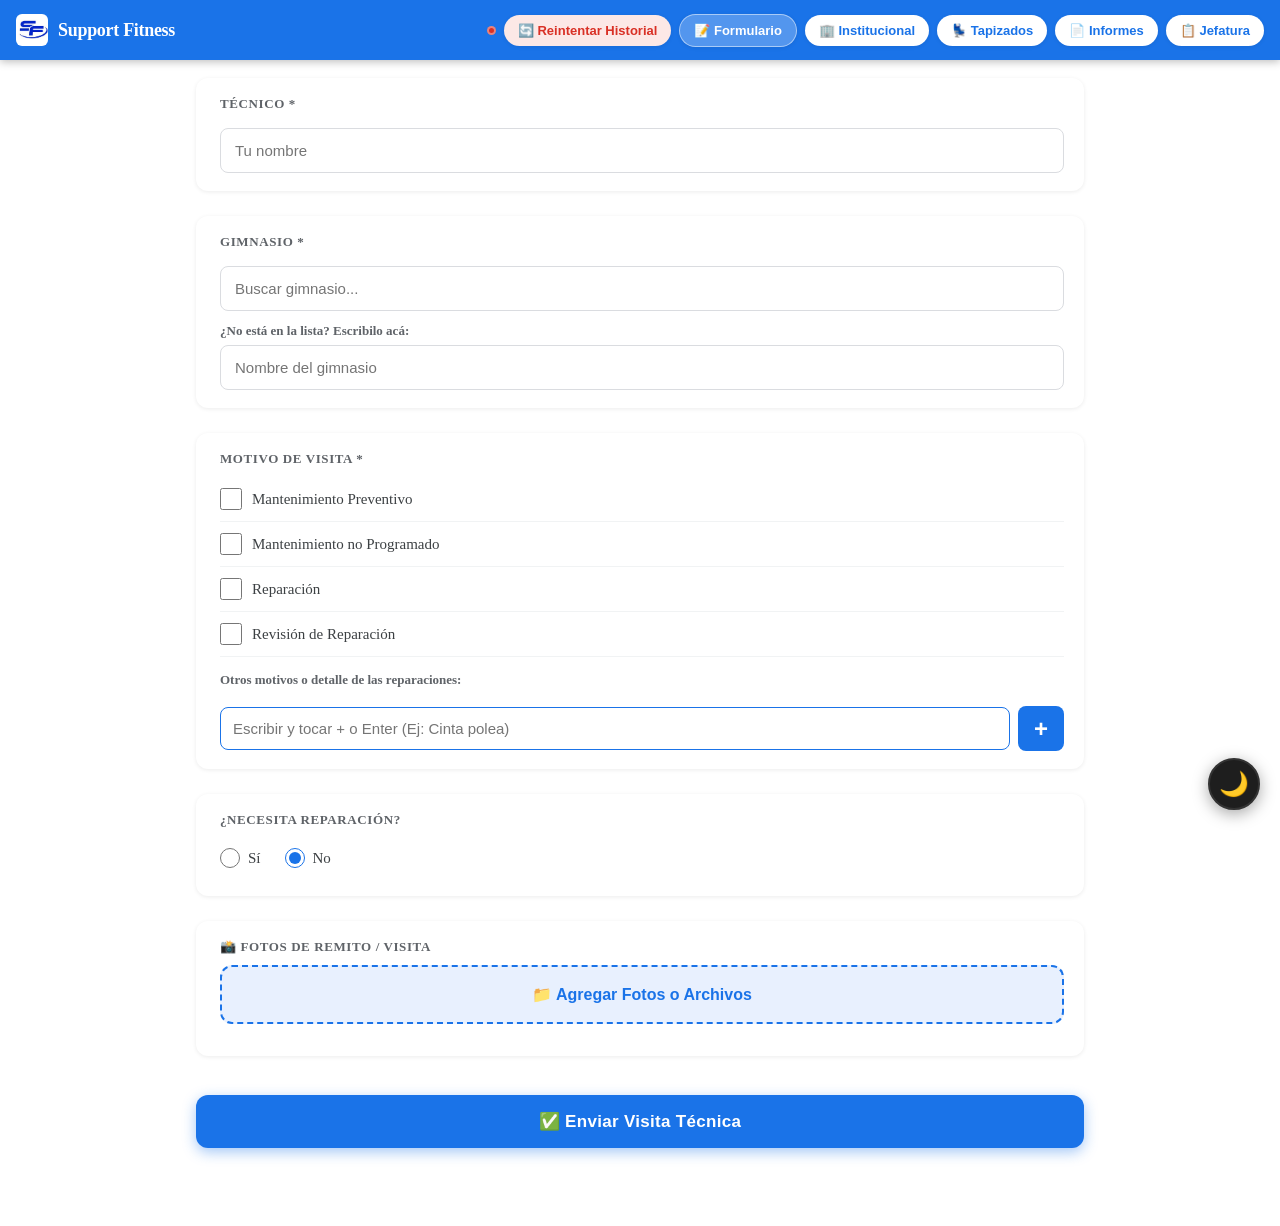
==== index.html @ acd17088 "Primera carga de archivos" ====
<!DOCTYPE html>
<html lang="es">
<head>
    <meta charset="UTF-8">
    <meta name="viewport" content="width=device-width, initial-scale=1.0, viewport-fit=cover">
    <meta name="theme-color" content="#1a73e8">
    <meta name="mobile-web-app-capable" content="yes">
    <meta name="apple-mobile-web-app-capable" content="yes">
    <meta name="apple-mobile-web-app-status-bar-style" content="default">
    <title>Visitas Técnicas - Support Fitness</title>
    <link rel="icon" href="assets/logo.jpeg">
    <link rel="stylesheet" href="style.css">
    <script src="nav.js"></script>
    <script src="app.js" defer></script>
</head>
<body>

    <!-- ===== FORMULARIO TÉCNICOS prueba ===== -->
    <main class="layout-principal vista" id="vista-formulario">
        <div class="container">

            <button id="btn-historial-movil" class="btn-submit"
                    style="display:none; margin-top:0; margin-bottom:20px; background:#e8f0fe; color:#1a73e8;" disabled>
                ⏳ Cargando historial...
            </button>

            <form id="visitaForm" onsubmit="return false;">

                <div class="card" id="card-tecnico" style="margin-bottom:25px;">
                    <h3>Técnico *</h3>
                    <input type="text" id="tecnico" placeholder="Tu nombre" required autocomplete="name">
                </div>

                <div class="card" id="card-gimnasio" style="margin-bottom:25px;">
                    <h3>Gimnasio *</h3>
                    <div class="buscador-container">
                        <div id="ghost"></div>
                        <input type="text" id="buscador" placeholder="Buscar gimnasio..."
                               oninput="filtrar()" onfocus="filtrar()" autocomplete="off" inputmode="search">
                    </div>
                    <div id="lista"></div>
                    <label style="display:block; margin-top:12px; font-size:13px; color:#5f6368; font-weight:600;">
                        ¿No está en la lista? Escribilo acá:
                    </label>
                    <input type="text" id="otroGimnasio" placeholder="Nombre del gimnasio">
                </div>

                <div class="card" id="card-motivo" style="margin-bottom:25px;">
                    <h3>Motivo de Visita *</h3>
                    <label class="motivo-label">
                        <input type="checkbox" value="Preventivo" class="motivo"> Mantenimiento Preventivo
                    </label>
                    <label class="motivo-label">
                        <input type="checkbox" value="No Programado" class="motivo"> Mantenimiento no Programado
                    </label>
                    <label class="motivo-label">
                        <input type="checkbox" value="Reparación" class="motivo"> Reparación
                    </label>
                    <label class="motivo-label">
                        <input type="checkbox" value="Revisión de Reparación" class="motivo"> Revisión de Reparación
                    </label>
                    <label style="display:block; margin-top:15px; font-size:13px; color:#5f6368; font-weight:600;">
                        Otros motivos o detalle de las reparaciones:
                    </label>
                    <div id="contenedor-otros-motivos"
                         style="display:flex; flex-direction:column; gap:8px; margin-bottom:10px; margin-top:8px;"></div>
                    <div style="display:flex; gap:8px; align-items:center;">
                        <input type="text" id="input-otro-motivo" placeholder="Escribir y tocar + o Enter (Ej: Cinta polea)"
                               style="flex:1; margin-top:0; padding:12px; border:1.5px solid #1a73e8; border-radius:8px;"
                               onkeydown="if(event.key==='Enter'){event.preventDefault();agregarOtroMotivo();}">
                        <button type="button" onclick="agregarOtroMotivo()"
                                style="background:#1a73e8; color:white; border:none; border-radius:8px;
                                       padding:0 16px; height:45px; font-weight:bold; font-size:24px; cursor:pointer;">+</button>
                    </div>
                    <input type="hidden" id="otroMotivo" value="">
                </div>

                <div class="card">
                    <h3>¿Necesita reparación?</h3>
                    <label class="reparacion-label">
                        <input type="radio" name="reparacion" value="Si"> Sí
                    </label>
                    <label class="reparacion-label">
                        <input type="radio" name="reparacion" value="No" checked> No
                    </label>
                    <div id="box-tapizado" style="display:none; margin-top:14px; padding-top:14px; border-top:1px dashed #dadce0;">
                        <h3 style="color:#1a73e8;">¿Necesita tapizado?</h3>
                        <label class="reparacion-label">
                            <input type="radio" name="tapizado" value="Si"> Sí
                        </label>
                        <label class="reparacion-label">
                            <input type="radio" name="tapizado" value="No" checked> No
                        </label>
                    </div>
                </div>

                <div class="card" id="card-archivo">
                    <h3>📸 Fotos de Remito / Visita</h3>
                    <input type="file" id="archivo-oculto" multiple accept="image/*,.pdf" style="display:none;">
                    <button type="button" class="btn-archivo"
                            onclick="document.getElementById('archivo-oculto').click()">
                        📁 Agregar Fotos o Archivos
                    </button>
                    <div id="lista-archivos" style="margin-top:14px;"></div>
                </div>

                <button type="button" id="btnEnviar" class="btn-submit" onclick="validarYEnviar()">
                    ✅ Enviar Visita Técnica
                </button>

            </form>
            <div id="status" class="status"></div>
        </div>
    </main>

    <!-- ===== MODAL HISTORIAL ANUAL ===== -->
    <div id="modalRegistro" class="modal-overlay">
        <div class="modal-content">
            <div class="modal-header">
                <button class="cal-nav-btn" id="btn-prev" onclick="cambiarAño(-1)">◀</button>
                <h2 id="modal-titulo" style="margin:0; font-size:20px; color:#1a73e8;">PERIODO</h2>
                <button class="cal-nav-btn" id="btn-next" onclick="cambiarAño(1)">▶</button>
                <span class="close-btn" onclick="cerrarRegistro()"
                      style="position:relative; top:0; right:0; margin-left:auto;">&times;</span>
            </div>
            <div id="contenido-registro"></div>
        </div>
    </div>

    <!-- ===== MODALES GENÉRICOS ===== -->
    <div id="modalActualizacion" class="modal-sistema">
        <div class="modal-sistema-box">
            <div class="modal-sistema-titulo" style="color:#1a73e8;">💡 Actualización Disponible</div>
            <div class="modal-sistema-msg">Hay una nueva versión con mejoras. ¿Querés descargarla ahora?</div>
            <div class="modal-sistema-btns">
                <button onclick="document.getElementById('modalActualizacion').style.display='none'"
                        class="btn-modal-secundario">Cancelar</button>
                <a id="linkDescargaApk" href="#" class="btn-modal-primario">⬇️ Actualizar</a>
            </div>
        </div>
    </div>

    <div id="modalConfirmacion" class="modal-sistema">
        <div class="modal-sistema-box">
            <div class="modal-sistema-titulo" style="color:#d93025;">⚠️ Confirmación</div>
            <div class="modal-sistema-msg" id="msg-confirmacion"></div>
            <div class="modal-sistema-btns">
                <button onclick="cerrarConfirmacion(false)" class="btn-modal-secundario">Cancelar</button>
                <button onclick="cerrarConfirmacion(true)" class="btn-modal-peligro">¡Sí, seguro!</button>
            </div>
        </div>
    </div>

    <div id="modalAlerta" class="modal-sistema">
        <div class="modal-sistema-box">
            <div class="modal-sistema-titulo" style="color:#1a73e8;">ℹ️ Aviso</div>
            <div class="modal-sistema-msg" id="msg-alerta"></div>
            <div class="modal-sistema-btns">
                <button onclick="document.getElementById('modalAlerta').style.display='none'"
                        class="btn-modal-primario">Entendido</button>
            </div>
        </div>
    </div>

    <button class="btn-flotante-dark" id="btn-dark-mode" onclick="NavBar.toggleDarkMode()" title="Modo Oscuro">🌙</button>

    <script>
        // Indicador online/offline
        function actualizarDotConexion() {
            const dot = document.getElementById('nav-dot');
            if (dot) dot.classList.toggle('offline', !navigator.onLine);
        }
        window.addEventListener('online',  actualizarDotConexion);
        window.addEventListener('offline', actualizarDotConexion);
        actualizarDotConexion();

        // Badge de visitas pendientes de sincronizar
        function actualizarBadgePendientes(cantidad) {
            const badge = document.getElementById('badge-pendientes');
            if (!badge) return;
            if (cantidad > 0) { badge.textContent = cantidad + ' pendiente(s)'; badge.classList.add('visible'); }
            else { badge.classList.remove('visible'); }
        }

        // Auto-guardado del borrador del formulario
        let autoSaveTimer;
        function iniciarAutoSave() {
            clearTimeout(autoSaveTimer);
            autoSaveTimer = setTimeout(() => {
                const t = document.getElementById('tecnico')?.value;
                const g = document.getElementById('otroGimnasio')?.value;
                const m = document.getElementById('otroMotivo')?.value;
                if (t || g || m) {
                    localStorage.setItem('borrador_visita', JSON.stringify({ tecnico: t, otroGim: g, otroMotivo: m }));
                }
            }, 2000);
        }

        document.addEventListener('DOMContentLoaded', () => {
            // Restaurar borrador si existe
            try {
                const b = JSON.parse(localStorage.getItem('borrador_visita') || 'null');
                if (b) {
                    if (b.tecnico   && !document.getElementById('tecnico').value)
                        document.getElementById('tecnico').value = b.tecnico;
                    if (b.otroGim)   document.getElementById('otroGimnasio').value = b.otroGim;
                    if (b.otroMotivo) document.getElementById('otroMotivo').value  = b.otroMotivo;
                }
            } catch(e) {}
            ['tecnico','otroGimnasio','otroMotivo'].forEach(id => {
                document.getElementById(id)?.addEventListener('input', iniciarAutoSave);
            });
        });
    </script>
</body>
</html>
---- style.css ----
@import url('https://fonts.googleapis.com/css2?family=Nunito:wght@400;600;700;800&display=swap');

/* ============================================================
   ANIMACIONES GLOBALES
   ============================================================ */
@keyframes fadeUp {
    from { opacity: 0; transform: translateY(14px); }
    to   { opacity: 1; transform: translateY(0); }
}
@keyframes fadeIn {
    from { opacity: 0; }
    to   { opacity: 1; }
}
@keyframes slideDown {
    from { opacity: 0; transform: translateY(-10px); }
    to   { opacity: 1; transform: translateY(0); }
}
@keyframes scaleIn {
    from { opacity: 0; transform: scale(0.94); }
    to   { opacity: 1; transform: scale(1); }
}
@keyframes glowPulse {
    0%, 100% { box-shadow: 0 0 0 0 rgba(26,115,232,0.2); }
    50%       { box-shadow: 0 0 0 8px rgba(26,115,232,0); }
}
@keyframes shimmer {
    0%   { background-position: -200% 0; }
    100% { background-position: 200% 0; }
}

:root {
    --azul:       #1a73e8;
    --azul-dark:  #1155cc;
    --azul-light: #e8f0fe;
    --verde:      #0f9d58;
    --verde-dark: #0b7a42;
    --verde-light:#e6f4ea;
    --rojo:       #d93025;
    --rojo-light: #fce8e6;
    --amarillo:   #f9ab00;
    --gris-fondo: #f0f2f5;
    --gris-borde: #dadce0;
    --gris-texto: #3c4043;
    --gris-sub:   #5f6368;
    --blanco:     #ffffff;
    --sombra-s:   0 1px 4px rgba(0,0,0,0.08);
    --sombra-m:   0 2px 10px rgba(0,0,0,0.1);
    --sombra-l:   0 4px 20px rgba(0,0,0,0.15);
    --radio-s:    8px;
    --radio-m:    12px;
    --radio-l:    20px;
    --nav-h:      60px;
    --bottom-nav-h: 68px; /* espacio para barra inferior en mobile */
    --transition: 0.2s cubic-bezier(0.4, 0, 0.2, 1);
}

*, *::before, *::after { box-sizing: border-box; margin: 0; padding: 0; }
html { scroll-behavior: smooth; -webkit-tap-highlight-color: transparent; overflow-x: hidden; }
.top-nav {
    position: sticky;
    top: 0;
    z-index: 200;
    width: 100%;
    height: var(--nav-h);
    background: var(--azul);
    display: flex;
    align-items: center;
    justify-content: space-between;
    padding: 0 16px;
    box-shadow: 0 2px 8px rgba(0,0,0,0.25);
    gap: 10px;
}

.nav-logo {
    font-size: 17px;
    font-weight: 800;
    color: white;
    letter-spacing: -0.3px;
    white-space: nowrap;
    flex-shrink: 0;
}

.nav-derecha {
    display: flex;
    align-items: center;
    gap: 8px;
    margin-left: auto;
}

/* Indicador online/offline */
.nav-status-dot {
    width: 9px;
    height: 9px;
    border-radius: 50%;
    background: #4caf50;
    border: 2px solid rgba(255,255,255,0.4);
    flex-shrink: 0;
    transition: background var(--transition);
}
.nav-status-dot.offline { background: var(--rojo) !important; animation: parpadeo 1.5s infinite; }

/* Badge de pendientes */
.pendientes-badge {
    display: none;
    background: var(--amarillo);
    color: #000;
    font-size: 11px;
    font-weight: 800;
    padding: 2px 7px;
    border-radius: 20px;
    animation: pulse 2s infinite;
}
.pendientes-badge.visible { display: inline; }
@keyframes pulse { 0%,100%{transform:scale(1)} 50%{transform:scale(1.07)} }

.btn-volver {
    background: rgba(255,255,255,0.15);
    color: white;
    border: 1px solid rgba(255,255,255,0.4);
    padding: 8px 14px;
    border-radius: var(--radio-l);
    font-weight: 700;
    font-size: 13px;
    cursor: pointer;
    display: none;
    align-items: center;
    gap: 5px;
    transition: background var(--transition);
    white-space: nowrap;
}
.btn-volver:active { background: rgba(255,255,255,0.3); }

.btn-jefe {
    background: white;
    color: var(--azul);
    border: none;
    padding: 8px 14px;
    border-radius: var(--radio-l);
    font-weight: 700;
    font-size: 13px;
    cursor: pointer;
    display: flex;
    align-items: center;
    gap: 5px;
    box-shadow: var(--sombra-s);
    transition: transform var(--transition), box-shadow var(--transition);
    white-space: nowrap;
}
.btn-jefe:active { transform: scale(0.95); box-shadow: none; }

/* ============================================================
   LAYOUT PRINCIPAL
   ============================================================ */
.layout-principal {
    display: flex;
    width: 100%;
    max-width: 920px;
    gap: 20px;
    align-items: flex-start;
    margin: 0 auto;
    padding: 18px 16px;
    padding-bottom: calc(var(--bottom-nav-h) + 10px);
}

.container {
    flex: 1;
    min-width: 0;
}

.panel-lateral {
    width: 155px;
    flex-shrink: 0;
    display: flex;
    flex-direction: column;
    gap: 10px;
}

#contenedor-meses { display: flex; flex-direction: column; gap: 8px; }

.btn-toggle-historial {
    display: none;
    background: white;
    color: var(--gris-texto);
    padding: 13px 16px;
    border: 1px solid var(--gris-borde);
    border-radius: var(--radio-m);
    font-weight: 700;
    font-size: 14px;
    cursor: pointer;
    width: 100%;
    text-align: center;
    box-shadow: var(--sombra-s);
    transition: background var(--transition);
}
.btn-toggle-historial:active { background: var(--gris-fondo); }

.btn-mes {
    background: white;
    color: var(--gris-sub);
    padding: 11px 14px;
    border: 1px solid var(--gris-borde);
    border-radius: var(--radio-m);
    font-weight: 700;
    font-size: 13px;
    cursor: pointer;
    box-shadow: var(--sombra-s);
    text-align: center;
    transition: all var(--transition);
    width: 100%;
    position: relative;
    overflow: hidden;
}
.btn-mes-actual {
    background: var(--verde);
    color: white;
    border-color: var(--verde);
    box-shadow: 0 2px 8px rgba(15,157,88,0.3);
}
.btn-mes:active { transform: scale(0.97); }

/* ============================================================
   CARDS DEL FORMULARIO
   ============================================================ */
.card {
    background: var(--blanco);
    padding: 18px 20px;
    margin-bottom: 25px;
    border-radius: var(--radio-m);
    box-shadow: var(--sombra-s);
    border-left: 4px solid transparent;
    transition: border-color var(--transition), box-shadow var(--transition), background var(--transition), transform var(--transition);
    animation: scaleIn 0.3s cubic-bezier(0.34, 1.4, 0.64, 1) both;
}
.card:hover {
    transform: translateY(-2px);
    box-shadow: var(--sombra-m);
}
.card:focus-within {
    border-left-color: var(--azul);
    box-shadow: var(--sombra-m);
}
.card#card-motivo { border-left-color: transparent; }
.card#card-archivo { border-left-color: transparent; }

h3 {
    font-size: 13px;
    font-weight: 800;
    color: var(--gris-sub);
    text-transform: uppercase;
    letter-spacing: 0.6px;
    margin-bottom: 10px;
}

/* ============================================================
   INPUTS
   ============================================================ */
input[type="text"],
input[type="number"],
input[type="password"],
#buscador {
    width: 100%;
    padding: 13px 14px;
    margin-top: 6px;
    border: 1.5px solid var(--gris-borde);
    border-radius: var(--radio-s);
    font-size: 15px;
    color: var(--gris-texto);
    background: var(--blanco);
    transition: border-color var(--transition), box-shadow var(--transition);
}
input[type="text"]:focus,
input[type="number"]:focus,
input[type="password"]:focus,
#buscador:focus {
    outline: none;
    border-color: var(--azul);
    box-shadow: 0 0 0 3px rgba(26,115,232,0.12);
}
.error-input {
    border: 2px solid var(--rojo) !important;
    background: var(--rojo-light);
    animation: shake 0.4s;
}
@keyframes shake {
    0%   { transform: translateX(0); }
    25%  { transform: translateX(-5px); }
    75%  { transform: translateX(5px); }
    100% { transform: translateX(0); }
}

/* --- Buscador con ghost --- */
.buscador-container { position: relative; }
#ghost {
    position: absolute;
    top: 0; left: 0;
    width: 100%;
    padding: 13px 14px;
    margin-top: 6px;
    border: 1.5px solid transparent;
    font-size: 15px;
    color: #bbb;
    pointer-events: none;
    white-space: nowrap;
    overflow: hidden;
    z-index: 0;
}
#buscador { background: transparent; position: relative; z-index: 1; }

#lista {
    max-height: 200px;
    overflow-y: auto;
    border: 1.5px solid var(--gris-borde);
    border-top: none;
    border-radius: 0 0 var(--radio-s) var(--radio-s);
    background: var(--blanco);
    display: none;
    position: absolute;
    width: calc(100% - 40px);
    z-index: 50;
    box-shadow: var(--sombra-m);
}
.gym-list-item {
    padding: 13px 15px;
    cursor: pointer;
    border-bottom: 1px solid #f1f3f4;
    font-size: 14px;
    color: var(--gris-texto);
    transition: background var(--transition);
}
.gym-list-item:hover, .gym-list-item:active { background: var(--azul-light); }
.gym-list-item:last-child { border-bottom: none; }

/* ============================================================
   CHECKBOXES Y RADIOS - TÁCTILES
   ============================================================ */
.motivo-label {
    display: flex;
    align-items: center;
    padding: 11px 0;
    font-size: 15px;
    color: var(--gris-texto);
    cursor: pointer;
    border-bottom: 1px solid #f1f3f4;
    gap: 10px;
}
.motivo-label:last-of-type { border-bottom: none; }

.reparacion-label {
    display: inline-flex;
    align-items: center;
    padding: 10px 20px 10px 0;
    font-size: 15px;
    color: var(--gris-texto);
    cursor: pointer;
    gap: 8px;
}

input[type="checkbox"] {
    width: 22px;
    height: 22px;
    accent-color: var(--azul);
    cursor: pointer;
    flex-shrink: 0;
    margin: 0;
}
input[type="radio"] {
    width: 20px;
    height: 20px;
    accent-color: var(--azul);
    cursor: pointer;
    margin: 0;
}

/* ============================================================
   ARCHIVOS / FOTOS
   ============================================================ */
.btn-archivo {
    width: 100%;
    background: var(--azul-light);
    color: var(--azul);
    border: 2px dashed var(--azul);
    padding: 18px;
    border-radius: var(--radio-m);
    font-weight: 700;
    font-size: 16px;
    cursor: pointer;
    transition: background var(--transition);
    display: flex;
    align-items: center;
    justify-content: center;
    gap: 8px;
}
.btn-archivo:active { background: #d2e3fc; }

.archivo-item {
    display: flex;
    justify-content: space-between;
    align-items: center;
    background: var(--gris-fondo);
    padding: 11px 14px;
    border-radius: var(--radio-s);
    font-size: 13px;
    border: 1px solid var(--gris-borde);
    margin-bottom: 8px;
}
.archivo-item-name {
    text-overflow: ellipsis;
    overflow: hidden;
    white-space: nowrap;
    max-width: 80%;
    color: var(--gris-texto);
    font-weight: 600;
    font-size: 13px;
}
.archivo-item-delete {
    color: var(--rojo);
    font-weight: 900;
    cursor: pointer;
    width: 28px;
    height: 28px;
    display: flex;
    justify-content: center;
    align-items: center;
    background: var(--rojo-light);
    border-radius: 50%;
    font-size: 14px;
    flex-shrink: 0;
}

/* ============================================================
   BOTÓN ENVIAR - STICKY EN MOBILE
   ============================================================ */
.btn-submit-wrapper {
    position: sticky;
    bottom: calc(var(--bottom-nav-h) + 10px);
    z-index: 50;
    pointer-events: none;
}

button.btn-submit {
    background: var(--azul);
    color: white;
    padding: 16px;
    border: none;
    border-radius: var(--radio-m);
    cursor: pointer;
    width: 100%;
    font-size: 17px;
    font-weight: 800;
    margin-top: 14px;
    box-shadow: 0 4px 14px rgba(26,115,232,0.4);
    transition: transform var(--transition), box-shadow var(--transition), background var(--transition);
    pointer-events: all;
    letter-spacing: 0.3px;
    position: relative;
    overflow: hidden;
}
button.btn-submit::after {
    content: '';
    position: absolute;
    inset: 0;
    background: linear-gradient(90deg, transparent 0%, rgba(255,255,255,0.15) 50%, transparent 100%);
    transform: translateX(-100%);
    transition: transform 0.5s ease;
}
button.btn-submit:hover::after { transform: translateX(100%); }
button.btn-submit:hover { box-shadow: 0 6px 20px rgba(26,115,232,0.5); transform: translateY(-1px); }
button.btn-submit:active { transform: scale(0.98) translateY(0); box-shadow: 0 2px 6px rgba(26,115,232,0.3); }
button.btn-submit:disabled { background: var(--gris-borde); color: #999; box-shadow: none; cursor: not-allowed; transform: none; }

/* ============================================================
   STATUS / ALERTAS INLINE
   ============================================================ */
.status {
    text-align: center;
    margin-top: 16px;
    font-weight: 700;
    font-size: 15px;
    padding: 13px 16px;
    border-radius: var(--radio-s);
    display: none;
    opacity: 0;
    transition: opacity 0.35s ease;
    line-height: 1.4;
}
.status.mostrar { display: block; opacity: 1; }
.status.cargando { color: var(--azul); background: var(--azul-light); border: 1px solid #aecbfa; }
.status.exito    { color: var(--verde-dark); background: var(--verde-light); border: 1px solid #a8d5b5; }
.status.error    { color: var(--rojo); background: var(--rojo-light); border: 1px solid #f28b82; }

/* ============================================================
   TAPIZADOS
   ============================================================ */
#vista-tapizados {
    display: none;
    width: 100%;
    max-width: 820px;
    margin: 0 auto;
    padding: 18px 16px;
    padding-bottom: calc(var(--bottom-nav-h) + 10px);
}

.select-moderno,
.select-moderno-verde {
    width: 100%;
    appearance: none;
    -webkit-appearance: none;
    background-color: var(--blanco);
    border-radius: var(--radio-s);
    padding: 14px 38px 14px 14px;
    font-size: 15px;
    font-weight: 700;
    box-shadow: var(--sombra-s);
    cursor: pointer;
    background-repeat: no-repeat;
    background-position: right 14px center;
    background-size: 14px auto;
    transition: all var(--transition);
    color: var(--azul);
    border: 2px solid var(--azul);
}
.select-moderno { background-image: url("data:image/svg+xml;charset=US-ASCII,%3Csvg xmlns%3D%22http%3A%2F%2Fwww.w3.org%2F2000%2Fsvg%22 width%3D%22292%22 height%3D%22292%22%3E%3Cpath fill%3D%22%231a73e8%22 d%3D%22M287 69.4a17.6 17.6 0 0 0-13-5.4H18.4c-5 0-9.3 1.8-12.9 5.4A17.6 17.6 0 0 0 0 82.2c0 5 1.8 9.3 5.4 12.9l128 127.9c3.6 3.6 7.8 5.4 12.8 5.4s9.2-1.8 12.8-5.4L287 95c3.5-3.5 5.4-7.8 5.4-12.8 0-5-1.9-9.2-5.5-12.8z%22%2F%3E%3C%2Fsvg%3E"); }
.select-moderno-verde { border-color: var(--verde); color: var(--verde-dark); background-image: url("data:image/svg+xml;charset=US-ASCII,%3Csvg xmlns%3D%22http%3A%2F%2Fwww.w3.org%2F2000%2Fsvg%22 width%3D%22292%22 height%3D%22292%22%3E%3Cpath fill%3D%22%23188038%22 d%3D%22M287 69.4a17.6 17.6 0 0 0-13-5.4H18.4c-5 0-9.3 1.8-12.9 5.4A17.6 17.6 0 0 0 0 82.2c0 5 1.8 9.3 5.4 12.9l128 127.9c3.6 3.6 7.8 5.4 12.8 5.4s9.2-1.8 12.8-5.4L287 95c3.5-3.5 5.4-7.8 5.4-12.8 0-5-1.9-9.2-5.5-12.8z%22%2F%3E%3C%2Fsvg%3E"); }
.select-moderno:focus, .select-moderno-verde:focus { outline: none; box-shadow: 0 0 0 3px rgba(26,115,232,0.15); }

.tapizado-item {
    display: flex;
    align-items: flex-start;
    background: var(--blanco);
    padding: 18px;
    border: 1px solid var(--gris-borde);
    border-radius: var(--radio-m);
    margin-bottom: 14px;
    box-shadow: var(--sombra-s);
    gap: 18px;
}
.foto-container { width: 150px; position: relative; flex-shrink: 0; }
.foto-preview {
    width: 100%;
    height: 115px;
    object-fit: cover;
    border-radius: var(--radio-s);
    border: 1px solid var(--gris-borde);
    background: var(--gris-fondo);
}
.unidad-badge {
    position: absolute;
    top: -8px; left: -8px;
    background: var(--gris-texto);
    color: white;
    padding: 4px 8px;
    font-size: 11px;
    font-weight: 800;
    border-radius: 12px;
}
.zoom-btn {
    position: absolute;
    top: 5px; right: 5px;
    background: rgba(255,255,255,0.92);
    border: none;
    padding: 5px 8px;
    border-radius: 6px;
    cursor: pointer;
    font-size: 14px;
    font-weight: 700;
    color: var(--gris-texto);
    box-shadow: var(--sombra-s);
}
.tap-input-box { flex: 1; display: flex; flex-direction: column; gap: 8px; min-width: 0; }
.inputs-grid { display: grid; grid-template-columns: 1fr 2fr; gap: 12px; align-items: end; }
.photo-total {
    background: var(--azul-light);
    padding: 8px 12px;
    border-radius: var(--radio-s);
    text-align: right;
    font-size: 15px;
    font-weight: 800;
    color: var(--azul);
}

.input-edit-precio {
    border: 1.5px solid var(--gris-borde);
    padding: 9px 12px;
    border-radius: var(--radio-s);
    font-weight: 700;
    font-size: 17px;
    width: 130px;
    text-align: right;
    color: var(--verde-dark);
}
.pres-actions { display: flex; gap: 10px; justify-content: flex-end; margin-top: 8px; flex-wrap: wrap; }
.btn-edit {
    background: var(--amarillo);
    color: #000;
    border: none;
    padding: 11px 18px;
    border-radius: var(--radio-s);
    cursor: pointer;
    font-weight: 700;
    font-size: 14px;
    transition: opacity var(--transition);
}
.btn-send {
    background: var(--verde);
    color: white;
    border: none;
    padding: 11px 18px;
    border-radius: var(--radio-s);
    cursor: pointer;
    font-weight: 700;
    font-size: 14px;
    transition: opacity var(--transition);
}
.btn-edit:hover, .btn-send:hover { opacity: 0.85; }
.btn-edit:active, .btn-send:active { transform: scale(0.97); }

/* ============================================================
   JEFATURA / KPI / CALENDARIO
   ============================================================ */
#vista-jefatura {
    display: none;
    width: 100%;
    max-width: 1200px;
    margin: 0 auto;
    padding: 18px 16px;
    padding-bottom: calc(var(--bottom-nav-h) + 10px);
}

.kpi-container {
    display: flex;
    gap: 12px;
    margin-bottom: 18px;
    flex-wrap: wrap;
    justify-content: center;
}
.kpi-card {
    background: var(--blanco);
    padding: 16px;
    border-radius: var(--radio-m);
    box-shadow: var(--sombra-s);
    flex: 1;
    min-width: 130px;
    text-align: center;
    border-top: 3px solid var(--azul);
}
.kpi-title {
    font-size: 10px;
    font-weight: 800;
    color: var(--gris-sub);
    text-transform: uppercase;
    letter-spacing: 0.8px;
    margin-bottom: 6px;
}
.kpi-value { font-size: 26px; color: var(--azul); font-weight: 800; }

.cal-header {
    display: flex;
    justify-content: space-between;
    align-items: center;
    background: var(--blanco);
    padding: 14px 18px;
    border-radius: var(--radio-m) var(--radio-m) 0 0;
    border-bottom: 2px solid var(--gris-fondo);
    box-shadow: var(--sombra-s);
}
.cal-nav-btn {
    background: var(--azul-light);
    border: none;
    font-size: 18px;
    color: var(--azul);
    cursor: pointer;
    padding: 8px 16px;
    border-radius: var(--radio-s);
    font-weight: 700;
    transition: background var(--transition);
}
.cal-nav-btn:active { background: #c5d9f9; }
.cal-title { font-size: 18px; color: var(--gris-texto); font-weight: 800; }

.calendario-wrapper {
    width: 100%;
    overflow-x: auto;
    background: var(--blanco);
    border-radius: 0 0 var(--radio-m) var(--radio-m);
    box-shadow: var(--sombra-s);
    -webkit-overflow-scrolling: touch;
}
.calendario-grid {
    display: grid;
    grid-template-columns: repeat(7, minmax(120px, 1fr));
    border-left: 1px solid #eee;
    border-top: 1px solid #eee;
    min-width: 750px;
}
.cal-dia-header {
    background: var(--azul);
    color: white;
    text-align: center;
    padding: 10px;
    font-weight: 800;
    font-size: 13px;
    border-right: 1px solid rgba(255,255,255,0.15);
    border-bottom: 1px solid #eee;
}
.cal-celda {
    min-height: 110px;
    padding: 8px;
    border-right: 1px solid #eee;
    border-bottom: 1px solid #eee;
    background: var(--blanco);
    display: flex;
    flex-direction: column;
    gap: 4px;
}
.cal-celda.empty { background: #fafafa; }
.cal-numero { font-weight: 700; font-size: 14px; color: #aaa; margin-bottom: 4px; }
.tec-badge {
    background: #eef1fb;
    border-left: 4px solid #3f51b5;
    padding: 5px 7px;
    border-radius: 4px;
    font-size: 11px;
    display: flex;
    flex-direction: column;
}
.tec-name { font-weight: 800; color: #3f51b5; font-size: 12px; }
.tec-details { color: var(--gris-sub); margin-top: 1px; font-size: 11px; }

/* ============================================================
   MODALES
   ============================================================ */
.modal-overlay {
    display: none;
    position: fixed;
    top: 0; left: 0;
    width: 100%; height: 100%;
    background: rgba(0,0,0,0.65);
    z-index: 2000;
    justify-content: center;
    align-items: center;
    opacity: 0;
    transition: opacity 0.25s ease;
    -webkit-backdrop-filter: blur(2px);
    backdrop-filter: blur(2px);
}
.modal-overlay.mostrar { display: flex; opacity: 1; }
.modal-content {
    background: var(--blanco);
    width: 95%;
    max-width: 500px;
    border-radius: var(--radio-l);
    padding: 28px 24px;
    position: relative;
    transform: scale(0.92) translateY(10px);
    transition: transform 0.25s cubic-bezier(0.34, 1.56, 0.64, 1);
    display: flex;
    flex-direction: column;
    text-align: center;
    max-height: 90vh;
    box-shadow: var(--sombra-l);
}
.modal-overlay.mostrar .modal-content { transform: scale(1) translateY(0); }

.close-btn {
    position: absolute;
    top: 14px; right: 18px;
    font-size: 28px;
    cursor: pointer;
    color: var(--gris-sub);
    font-weight: 700;
    line-height: 1;
    z-index: 10;
    transition: color var(--transition);
}
.close-btn:hover { color: var(--rojo); }

/* MODAL HISTORIAL ANUAL */
#modalRegistro .modal-content {
    max-width: 1020px;
    height: 90vh;
    text-align: left;
    padding: 18px 10px;
}
.modal-header {
    display: flex;
    justify-content: center;
    align-items: center;
    gap: 14px;
    margin-bottom: 14px;
    position: sticky;
    top: 0;
    background: var(--blanco);
    padding: 0 10px 12px;
    z-index: 25;
    border-bottom: 1px solid var(--gris-fondo);
}
#contenido-registro { flex: 1; overflow-y: auto; -webkit-overflow-scrolling: touch; padding: 0 5px; }

/* Tabla estilo Excel */
.zona-container { overflow-x: auto; margin-bottom: 28px; box-shadow: var(--sombra-s); background: var(--blanco); border-radius: var(--radio-s); }
.excel-table { width: max-content; min-width: 100%; border-collapse: separate; border-spacing: 0; font-family: 'Segoe UI', Arial, sans-serif; font-size: 12px; }
.excel-table th, .excel-table td { border-bottom: 1px solid #ddd; border-right: 1px solid #ddd; padding: 9px 5px; text-align: center; background: var(--blanco); }
.excel-table tr:first-child th { border-top: 1px solid #ddd; }
.excel-table th:first-child, .excel-table td:first-child { border-left: 1px solid #ddd; }
.excel-table th { font-weight: 700; text-transform: uppercase; }
.excel-header-row th { background: var(--blanco); color: #1155cc; font-size: 14px; border: 2px solid #ddd; }
.excel-subheader-row th { background: #f3f3f3; color: #000; }
.gym-number-cell { position: sticky; left: 0; z-index: 10; background: #f1f3f4 !important; width: 28px; font-weight: 700; outline: 1px solid #ccc; }
.gym-name-cell { position: sticky; left: 28px; z-index: 10; background: var(--blanco) !important; text-align: left !important; font-weight: 700; white-space: nowrap; max-width: 220px; overflow: hidden; text-overflow: ellipsis; outline: 1px solid #ccc; }
.excel-table thead th.gym-number-cell, .excel-table thead th.gym-name-cell { z-index: 20; background: #e8eaed !important; }
.cell-black { background: #3c4043 !important; color: #3c4043 !important; }
.cell-visit { background: #34a853 !important; color: white !important; font-weight: 700; }
.cell-b { background: #fce8d5 !important; color: #b45309 !important; font-weight: 700; }
.cell-t { background: #dbeafe !important; color: #1d4ed8 !important; font-weight: 700; }
body.dark-mode .cell-b { background: rgba(180,83,9,0.25) !important; color: #fcd34d !important; }
body.dark-mode .cell-t { background: rgba(29,78,216,0.25) !important; color: #93c5fd !important; }
body.dark-mode .cell-black { background: #111 !important; color: #111 !important; }
body.dark-mode .cell-visit { background: #166534 !important; color: #86efac !important; }
.zona-header-btn {
    display: none;
    width: 100%;
    background: var(--azul);
    color: white;
    padding: 14px 16px;
    font-size: 15px;
    font-weight: 700;
    text-align: left;
    border: none;
    border-radius: var(--radio-s);
    margin-bottom: 8px;
    cursor: pointer;
    box-shadow: var(--sombra-s);
}

/* ============================================================
   LUPA (zoom de fotos)
   ============================================================ */
.modal-lupa {
    display: none;
    position: fixed;
    top: 0; left: 0;
    width: 100%; height: 100%;
    background: rgba(0,0,0,0.88);
    z-index: 3000;
    justify-content: center;
    align-items: center;
}
.lupa-close {
    position: absolute;
    top: 18px; right: 20px;
    color: white;
    font-size: 38px;
    cursor: pointer;
    font-weight: 300;
    line-height: 1;
}
#imgLupa { max-width: 92%; max-height: 90vh; border-radius: var(--radio-s); box-shadow: var(--sombra-l); }

/* ============================================================
   BARRA DE NAVEGACIÓN INFERIOR (mobile-first)
   ============================================================ */
.bottom-nav {
    display: none; /* se activa en mobile */
    position: fixed;
    bottom: 0; left: 0; right: 0;
    height: var(--bottom-nav-h);
    background: var(--blanco);
    border-top: 1px solid var(--gris-borde);
    z-index: 300;
    box-shadow: 0 -2px 12px rgba(0,0,0,0.1);
    padding-bottom: env(safe-area-inset-bottom, 0px);
}
.bottom-nav-inner {
    display: flex;
    height: 100%;
    align-items: center;
    justify-content: space-evenly; /* Distribuye el espacio sobrante equitativamente */
    gap: 35px; /* Fuerza una separación mínima entre iconos */
    padding: 0 15px;
}
.bottom-nav-btn {
    flex: 1;
    display: flex;
    flex-direction: column;
    align-items: center;
    justify-content: center;
    gap: 3px;
    background: none;
    border: none;
    cursor: pointer;
    font-size: 11px;
    font-weight: 700;
    color: var(--gris-sub);
    padding: 6px 0;
    transition: color var(--transition), background var(--transition);
    position: relative;
}
.bottom-nav-btn .bnav-icon { font-size: 22px; transition: transform var(--transition); }
.bottom-nav-btn.activo { color: var(--azul); }
.bottom-nav-btn.activo .bnav-icon { transform: scale(1.15); }
.bottom-nav-btn:active { background: var(--azul-light); }
.bnav-badge {
    position: absolute;
    top: 6px; right: calc(50% - 22px);
    background: var(--rojo);
    color: white;
    font-size: 9px;
    font-weight: 800;
    width: 16px;
    height: 16px;
    border-radius: 50%;
    display: none;
    align-items: center;
    justify-content: center;
    border: 2px solid white;
}
.bnav-badge.visible { display: flex; }

/* ============================================================
   TRANSICIONES DE VISTA
   ============================================================ */
.vista {
    animation: fadeUp 0.28s ease both;
}
@keyframes fadeUp {
    from { opacity: 0; transform: translateY(14px); }
    to   { opacity: 1; transform: translateY(0); }
}

/* ============================================================
   RESPONSIVO
   ============================================================ */
@media (max-width: 768px) {
    /* ⚡ CORRECCIÓN: EL MARGEN SUPERIOR PARA LA HORA SOLO EN CELULAR ⚡ */
    .top-nav {
        height: var(--nav-h);
        padding-top: 0;
    }
    #btn-historial-movil {
        display: block !important;
    }
    /* Mostrar bottom nav, ocultar botones del top nav */
    .bottom-nav { display: flex; }
    .btn-jefe { display: none !important; }
    .btn-volver { display: none !important; }
    .nav-logo { font-size: 15px; }

    /* Layout formulario */
    /* Layout formulario */
    .layout-principal {
        flex-direction: column;
        align-items: stretch;
        padding: 12px 12px;
        /* ⚡ MUCHO MÁS ESPACIO ABAJO PARA PODER SCROLLEAR ⚡ */
        padding-bottom: 140px; 
    }
    .panel-lateral { width: 100%; order: -1; }
    #contenedor-meses {
        flex-direction: row;
        flex-wrap: wrap;
        justify-content: center;
        width: 100%;
        display: none;
        padding-top: 6px;
        gap: 8px;
    }
    #contenedor-meses.mostrar-en-movil { display: flex; }
    .btn-toggle-historial { display: block; }
    .btn-mes {
        flex: 1;
        max-width: 150px;
        padding: 10px;
        font-size: 13px;
    }

    /* Vista jefatura y tapizados */
    #vista-jefatura, #vista-tapizados {
        padding: 12px;
        /* ⚡ MUCHO MÁS ESPACIO ABAJO PARA PODER SCROLLEAR ⚡ */
        padding-bottom: 140px;
    }

    /* Tapizados en mobile */
    .tapizado-item { flex-direction: column; align-items: stretch; gap: 14px; padding: 14px; }
    .foto-container { width: 100%; display: flex; justify-content: center; }
    .foto-preview { width: 100%; max-width: 280px; height: 170px; }
    .inputs-grid { grid-template-columns: 1fr 1fr; }

    /* Zona header colapsable */
    .zona-header-btn { display: block; }
    .zona-tabla-wrapper { display: none; margin-bottom: 16px; }
    .zona-tabla-wrapper.activa { display: block; }

    /* Acciones presupuesto */
    .pres-actions { justify-content: stretch; flex-direction: column; }
    .btn-edit, .btn-send { width: 100%; text-align: center; padding: 13px; }

    /* KPI grid */
    .kpi-card { min-width: 110px; }

    /* ⚡ LAS CARDS SIGUEN TENIENDO LA SEPARACIÓN QUE QUERÍAS ⚡ */
    .card { padding: 16px; margin-bottom: 25px; }
}

@media (min-width: 769px) {
    /* En PC, el panel de botones superior sí se muestra */
    .bottom-nav { display: none; }
    .btn-jefe { display: flex !important; }
}

/* Soporte para iPhone notch / safe area */
@supports (padding: env(safe-area-inset-bottom)) {
    .bottom-nav {
        padding-bottom: env(safe-area-inset-bottom);
        height: calc(var(--bottom-nav-h) + env(safe-area-inset-bottom));
    }
}
/* ============================================================
   MODALES DE SISTEMA (Alertas, Confirmaciones, Actualización)
   ============================================================ */
.modal-sistema {
    display: none;
    position: fixed;
    top: 0; left: 0;
    width: 100%; height: 100%;
    background: rgba(0,0,0,0.7);
    z-index: 9999;
    justify-content: center;
    align-items: center;
    backdrop-filter: blur(2px);
}

.modal-sistema-box {
    background: #ffffff;
    padding: 30px;
    border-radius: 16px;
    text-align: center;
    max-width: 85%;
    width: 350px;
    box-shadow: 0 10px 25px rgba(0,0,0,0.2);
}

.modal-sistema-titulo { font-size: 20px; font-weight: 800; margin-bottom: 15px; }

.modal-sistema-msg { font-size: 15px; color: #5f6368; margin-bottom: 25px; line-height: 1.5; }

.modal-sistema-btns { display: flex; gap: 10px; justify-content: center; }

.btn-modal-secundario {
    padding: 12px 20px; background: #f1f3f4; color: #3c4043;
    border: none; border-radius: 8px; font-weight: 700; cursor: pointer; flex: 1; font-size: 15px;
}

.btn-modal-primario {
    padding: 12px 20px; background: #1a73e8; color: white;
    border: none; border-radius: 8px; font-weight: 700; cursor: pointer; flex: 1; text-decoration: none; font-size: 15px;
}

.btn-modal-peligro {
    padding: 12px 20px; background: #d93025; color: white;
    border: none; border-radius: 8px; font-weight: 700; cursor: pointer; flex: 1; font-size: 15px;
}
.grid-resenas {
    display: grid; /* REQUISITO: CSS GRID */
    grid-template-columns: repeat(auto-fit, minmax(250px, 1fr));
    gap: 15px;
    margin-top: 15px;
}
.resena-card {
    background: #f8f9fa;
    padding: 15px;
    border-radius: 8px;
    border-left: 4px solid #f9ab00;
    box-shadow: var(--sombra-s);
}
/* =========================================================================
   🔥 MODO OSCURO PREMIUM Y BOTÓN FLOTANTE 🔥
========================================================================= */

/* Botón dark mode en nav (solo mobile) */
.btn-dark-mobile-nav {
    display: none;
    background: rgba(255,255,255,0.15);
    border: 1.5px solid rgba(255,255,255,0.35);
    border-radius: 50%;
    width: 36px;
    height: 36px;
    font-size: 18px;
    align-items: center;
    justify-content: center;
    cursor: pointer;
    flex-shrink: 0;
    transition: background 0.2s, transform 0.2s;
}
.btn-dark-mobile-nav:active { transform: scale(0.9); background: rgba(255,255,255,0.3); }
@media (max-width: 768px) {
    .btn-dark-mobile-nav { display: flex; }
}

/* Botón flotante para PC (oculto en mobile, ya que está en el nav) */
.btn-flotante-dark {
    position: fixed;
    bottom: 90px;
    right: 20px;
    background: #1e1e1e;
    color: #fbbc04;
    border: 2px solid #333;
    border-radius: 50%;
    width: 52px;
    height: 52px;
    font-size: 24px;
    display: flex;
    align-items: center;
    justify-content: center;
    box-shadow: 0 4px 16px rgba(0,0,0,0.35);
    cursor: pointer;
    z-index: 9999;
    transition: all 0.25s cubic-bezier(0.34,1.56,0.64,1);
}
.btn-flotante-dark:hover { transform: scale(1.1) rotate(15deg); }
body.dark-mode .btn-flotante-dark {
    background: #f1f3f4;
    color: #fbbc04;
    border-color: #ccc;
    box-shadow: 0 4px 16px rgba(255,255,255,0.15);
}
@media (max-width: 768px) {
    .btn-flotante-dark { display: none !important; } /* Usar el botón del nav en mobile */
}

/* ── TRANSICIÓN GLOBAL DEL CUERPO AL CAMBIAR MODO ── */
body {
    transition: background-color 0.35s ease, color 0.35s ease;
}

/* ── FONDOS Y TEXTOS BASE ── */
body.dark-mode {
    background: radial-gradient(ellipse at top, #1a2035 0%, #0f1117 60%) !important;
    color: #e2e8f0 !important;
}
body.dark-mode .layout-principal, body.dark-mode .container { background-color: transparent !important; }

/* ── TARJETAS Y MODALES ── */
body.dark-mode .card {
    background: linear-gradient(145deg, #1e2435, #181c28) !important;
    box-shadow: 0 4px 20px rgba(0,0,0,0.5), 0 0 0 1px rgba(255,255,255,0.05) !important;
    border-color: rgba(255,255,255,0.04) !important;
}
body.dark-mode .card:hover {
    box-shadow: 0 8px 30px rgba(0,0,0,0.6), 0 0 0 1px rgba(100,180,255,0.1) !important;
}
body.dark-mode .modal-content, body.dark-mode #mensaje-inicial, body.dark-mode .maquina-item { 
    background: linear-gradient(145deg, #1e2435, #181c28) !important;
    box-shadow: 0 8px 40px rgba(0,0,0,0.7) !important;
    border: 1px solid rgba(255,255,255,0.06) !important; 
}

/* ── NAVBARS ── */
body.dark-mode .top-nav { 
    background: linear-gradient(90deg, #0d1b3e 0%, #152354 100%) !important; 
    box-shadow: 0 2px 20px rgba(0,0,0,0.5) !important;
    border-bottom: 1px solid rgba(100,150,255,0.15) !important;
}
body.dark-mode .bottom-nav { 
    background: #0f1117 !important; 
    border-top: 1px solid rgba(255,255,255,0.08) !important;
    box-shadow: 0 -4px 20px rgba(0,0,0,0.4) !important;
}
body.dark-mode .bottom-nav-btn { color: #6b7db3 !important; }
body.dark-mode .bottom-nav-btn.activo { color: #60a5fa !important; }
body.dark-mode .bottom-nav-btn:active { background: rgba(96,165,250,0.1) !important; }

/* ── INPUTS Y SELECTS ── */
body.dark-mode input, body.dark-mode select, body.dark-mode textarea { 
    background: #1a2035 !important; 
    color: #e2e8f0 !important; 
    border-color: rgba(255,255,255,0.12) !important; 
}
body.dark-mode input:focus, body.dark-mode select:focus, body.dark-mode textarea:focus {
    border-color: #60a5fa !important;
    box-shadow: 0 0 0 3px rgba(96,165,250,0.15) !important;
}
body.dark-mode input::placeholder, body.dark-mode textarea::placeholder { color: #4a5578 !important; }

/* ── TEXTOS GENERALES ── */
body.dark-mode h2, body.dark-mode h3, body.dark-mode h4, body.dark-mode p { color: #cbd5e1 !important; }
body.dark-mode span:not([style*="color: white"]):not([style*="color:#"]):not([class*="cell"]) { color: #94a3b8; }
body.dark-mode label { color: #94a3b8 !important; }
body.dark-mode .btn-jefe { color: #e2e8f0 !important; background: rgba(255,255,255,0.08) !important; }
body.dark-mode .btn-jefe:hover { background: rgba(255,255,255,0.15) !important; }

/* ── LISTA DE GIMNASIOS ── */
body.dark-mode #lista, body.dark-mode #sugerencias-gym { 
    background: #1a2035 !important; 
    border-color: rgba(255,255,255,0.1) !important; 
}
body.dark-mode .gym-list-item { 
    color: #e2e8f0 !important; 
    border-bottom: 1px solid rgba(255,255,255,0.06) !important;
}
body.dark-mode .gym-list-item:hover, body.dark-mode .gym-list-item:active { 
    background: rgba(96,165,250,0.12) !important; 
}

/* ── TABLAS HISTORIAL ── */
body.dark-mode table { color: #e2e8f0 !important; }
body.dark-mode .excel-table th, body.dark-mode .excel-table td { 
    border-color: rgba(255,255,255,0.08) !important;
    background: #1a2035 !important;
}
body.dark-mode .excel-header-row th { background: #152354 !important; color: #60a5fa !important; }
body.dark-mode .excel-subheader-row th { background: #1e2a3a !important; color: #94a3b8 !important; }
body.dark-mode .gym-number-cell { background: #1e2a3a !important; color: #94a3b8 !important; }
body.dark-mode .gym-name-cell { background: #1a2035 !important; color: #e2e8f0 !important; }
body.dark-mode tr { background-color: transparent !important; }
body.dark-mode tr:hover td { background: rgba(96,165,250,0.07) !important; }

/* ── BOTONES DE MOTIVOS ── */
body.dark-mode .zona-header-btn { background: #152354 !important; border: 1px solid rgba(96,165,250,0.2) !important; }
body.dark-mode .cal-nav-btn { background: #1e2a3a !important; color: #60a5fa !important; }
body.dark-mode .cal-nav-btn:active { background: #253450 !important; }

/* ── KPI CARDS ── */
body.dark-mode .kpi-card { 
    background: linear-gradient(145deg, #1e2435, #181c28) !important;
    border-top-color: #60a5fa !important;
    box-shadow: 0 4px 16px rgba(0,0,0,0.4) !important;
}
body.dark-mode .kpi-title { color: #6b7db3 !important; }
body.dark-mode .kpi-value { color: #60a5fa !important; }

/* ── CALENDARIO ── */
body.dark-mode .cal-header { background: #1a2035 !important; border-bottom-color: rgba(255,255,255,0.06) !important; }
body.dark-mode .cal-title { color: #e2e8f0 !important; }
body.dark-mode .calendario-wrapper { background: #1a2035 !important; }
body.dark-mode .cal-celda { background: #151c2e !important; border-color: rgba(255,255,255,0.06) !important; }
body.dark-mode .cal-celda.empty { background: #0f1117 !important; }
body.dark-mode .cal-dia-header { background: #152354 !important; }
body.dark-mode .tec-badge { background: rgba(96,165,250,0.1) !important; border-left-color: #60a5fa !important; }
body.dark-mode .tec-name { color: #60a5fa !important; }
body.dark-mode .tec-details { color: #6b7db3 !important; }

/* ── MODAL HEADER DEL REGISTRO ── */
body.dark-mode .modal-header { background: #1a2035 !important; border-bottom-color: rgba(255,255,255,0.06) !important; }
body.dark-mode .zona-container { background: #1a2035 !important; }

/* ── OTROS ELEMENTOS ── */
body.dark-mode .resena-card { background: #1e2a3a !important; border-left-color: #f59e0b !important; }
body.dark-mode .btn-mes { background: #1e2a3a !important; color: #94a3b8 !important; border-color: rgba(255,255,255,0.08) !important; }
body.dark-mode .btn-mes-actual { background: #134e31 !important; color: #4ade80 !important; border-color: #166534 !important; }
body.dark-mode .archivo-item { background: #1e2a3a !important; border-color: rgba(255,255,255,0.08) !important; }
body.dark-mode .archivo-item-name { color: #e2e8f0 !important; }
body.dark-mode .archivo-item-delete { background: rgba(217,48,37,0.15) !important; }
body.dark-mode .btn-archivo { background: rgba(96,165,250,0.1) !important; border-color: rgba(96,165,250,0.4) !important; color: #60a5fa !important; }
body.dark-mode .modal-sistema-box { background: #1a2035 !important; color: #e2e8f0; border: 1px solid rgba(255,255,255,0.08); }
body.dark-mode .modal-sistema-msg { color: #94a3b8 !important; }
body.dark-mode .btn-modal-secundario { background: #1e2a3a !important; color: #e2e8f0 !important; }
body.dark-mode #detalle-motivo-burbuja { background: #1a2a3a !important; border-color: #253450 !important; border-left-color: #60a5fa !important; }
body.dark-mode .cable-options { background: #1e2a3a !important; border-left-color: #f59e0b !important; }
body.dark-mode .select-moderno, body.dark-mode .select-moderno-verde { background-color: #1a2035 !important; color: #60a5fa !important; border-color: rgba(96,165,250,0.4) !important; }
body.dark-mode .tapizado-item { background: #1a2035 !important; border-color: rgba(255,255,255,0.08) !important; }
body.dark-mode .photo-total { background: rgba(96,165,250,0.1) !important; color: #60a5fa !important; }
body.dark-mode #ghost { color: #2a3a5a !important; }

/* ── DARK MODE INFORMES/PRESUPUESTOS ── */
/* Tarjetas de documentos guardados */
body.dark-mode .doc-card, 
body.dark-mode [class*="documento-"], 
body.dark-mode [id*="contenedor-creados"] > div { 
    background: #1e2435 !important; 
    border-color: rgba(255,255,255,0.08) !important;
}
/* Nombre del gimnasio en documentos guardados */
body.dark-mode .doc-gym-nombre,
body.dark-mode [style*="font-size:15px"][style*="font-weight:900"],
body.dark-mode [style*="font-size: 15px"][style*="font-weight: 900"] { 
    color: #e2e8f0 !important; 
}
/* CUIT badge */
body.dark-mode [style*="background:#f1f3f4"],
body.dark-mode [style*="background: #f1f3f4"] { 
    background: #1e2a3a !important; 
    color: #94a3b8 !important; 
}
/* Labels de campos: GIMNASIO*, FECHA DEL PRESUPUESTO*, etc */
body.dark-mode [style*="font-size:11px"][style*="font-weight:bold"][style*="text-transform:uppercase"],
body.dark-mode [style*="font-size: 11px"][style*="font-weight: bold"][style*="text-transform: uppercase"] { 
    color: #6b7db3 !important; 
}
/* Texto "Pendiente / Pagado" badge */
body.dark-mode [style*="color:#d93025"]:not(button):not(.btn-quitar) { color: #f87171 !important; }
body.dark-mode [style*="color: #d93025"]:not(button):not(.btn-quitar) { color: #f87171 !important; }
body.dark-mode [style*="color:#0f9d58"]:not(.cell-visit):not(.info-usd) { color: #4ade80 !important; }
body.dark-mode [style*="color: #0f9d58"]:not(.cell-visit):not(.info-usd) { color: #4ade80 !important; }
/* Total en documentos */
body.dark-mode [style*="color:#1a73e8"]:not(button):not(th):not(.kpi-value):not(h2):not(h3) { color: #60a5fa !important; }
/* Número de factura badge */
body.dark-mode [style*="background:#e8f0fe"],
body.dark-mode [style*="background: #e8f0fe"] { 
    background: #152354 !important; 
    color: #60a5fa !important;
}
/* Estado "Pendiente" tag rojo */
body.dark-mode [style*="background:#fce8e6"],
body.dark-mode [style*="background: #fce8e6"] { 
    background: rgba(217,48,37,0.15) !important; 
    color: #f87171 !important; 
}
/* Estado "Pagado" tag verde */
body.dark-mode [style*="background:#e6f4ea"],
body.dark-mode [style*="background: #e6f4ea"] { 
    background: rgba(15,157,88,0.15) !important; 
    color: #4ade80 !important; 
}
/* Burbuja de precios dark mode */
body.dark-mode #burbuja-precios { 
    border-color: rgba(255,255,255,0.1) !important; 
    box-shadow: 0 8px 30px rgba(0,0,0,0.4) !important;
}
body.dark-mode #burbuja-precios-contenido > div { 
    border-bottom-color: rgba(255,255,255,0.06) !important; 
}
body.dark-mode #burbuja-precios-contenido > div:nth-child(odd) { 
    background: rgba(255,255,255,0.03) !important; 
}
body.dark-mode #burbuja-precios-contenido > div:nth-child(even) { 
    background: transparent !important; 
}
body.dark-mode #burbuja-precios-contenido [style*="color:#3c4043"],
body.dark-mode #burbuja-precios-contenido [style*="color: #3c4043"] { color: #e2e8f0 !important; }
body.dark-mode #burbuja-precios-contenido [style*="color:#5f6368"],
body.dark-mode #burbuja-precios-contenido [style*="color: #5f6368"] { color: #6b7db3 !important; }
body.dark-mode #burbuja-precios-contenido [style*="background:#f3e5f5"],
body.dark-mode #burbuja-precios-contenido [style*="background: #f3e5f5"] { 
    background: rgba(123,31,162,0.25) !important; 
    color: #d8a5ff !important;
}
body.dark-mode #burbuja-precios-contenido [style*="background:#f8f9fa"],
body.dark-mode #burbuja-precios-contenido [style*="background: #f8f9fa"] { 
    background: #1a2035 !important; 
    color: #4a5578 !important;
}
/* Filtros de mes en documentos guardados */
body.dark-mode [style*="border-radius:20px"][style*="background:#1a73e8"] { 
    background: #152354 !important; 
}
body.dark-mode [style*="border-radius: 20px"][style*="background: white"],
body.dark-mode [style*="border-radius:20px"][style*="background:white"] { 
    background: #1e2a3a !important; 
    color: #94a3b8 !important; 
    border-color: rgba(255,255,255,0.1) !important;
}
/* Campo de búsqueda de presupuesto */
body.dark-mode [placeholder*="Buscar presupuesto"] { 
    background: #1a2035 !important; 
    color: #e2e8f0 !important;
    border-color: rgba(96,165,250,0.3) !important;
}
/* info-usd: detalles de conversión de dólar */
body.dark-mode .info-usd { 
    background: rgba(15,157,88,0.15) !important; 
    color: #4ade80 !important;
}
/* Dropdown de componentes */
body.dark-mode .datalist-dropdown,
body.dark-mode #lista-componentes { 
    background: #1a2035 !important;
    border-color: rgba(255,255,255,0.1) !important;
    color: #e2e8f0 !important;
}
body.dark-mode .datalist-option:hover { background: rgba(96,165,250,0.12) !important; }
/* Precio final en ítem */
body.dark-mode .precio-final-display { 
    background: rgba(15,157,88,0.12) !important; 
    color: #4ade80 !important; 
}
/* IVA display */
body.dark-mode .iva-display { 
    background: rgba(217,48,37,0.12) !important; 
    color: #f87171 !important; 
}
/* Separadores de fecha en abonos */
body.dark-mode [style*="color:#202124"],
body.dark-mode [style*="color: #202124"] { color: #e2e8f0 !important; }
body.dark-mode [style*="background:#ffffff"],
body.dark-mode [style*="background: #ffffff"],
body.dark-mode [style*="background: white"],
body.dark-mode [style*="background:white"] { 
    background: #1e2435 !important; 
}
/* Abono card texto */
body.dark-mode [style*="color:#1b1f26"],
body.dark-mode [style*="color: #1b1f26"] { color: #e2e8f0 !important; }
body.dark-mode [style*="color:#444"],
body.dark-mode [style*="color: #444"] { color: #94a3b8 !important; }
.ul-nav {
    list-style: none;
    display: flex;
    width: 100%;
    justify-content: space-around;
    align-items: center;
    padding: 0;
    margin: 0;
    height: 100%;
}
.ul-nav li {
    flex: 1;
    display: flex;
    justify-content: center;
    align-items: center;
    height: 100%;
}
.bottom-nav-btn {
    display: flex;
    flex-direction: column;
    align-items: center;
    justify-content: center;
    width: 100%;
    height: 100%;
    background: transparent;
    border: none;
    color: #5f6368;
    font-weight: 700;
    font-size: 11px;
    padding: 5px 0;
}
.bottom-nav-btn .bnav-icon {
    font-size: 20px;
    margin-bottom: 3px;
}
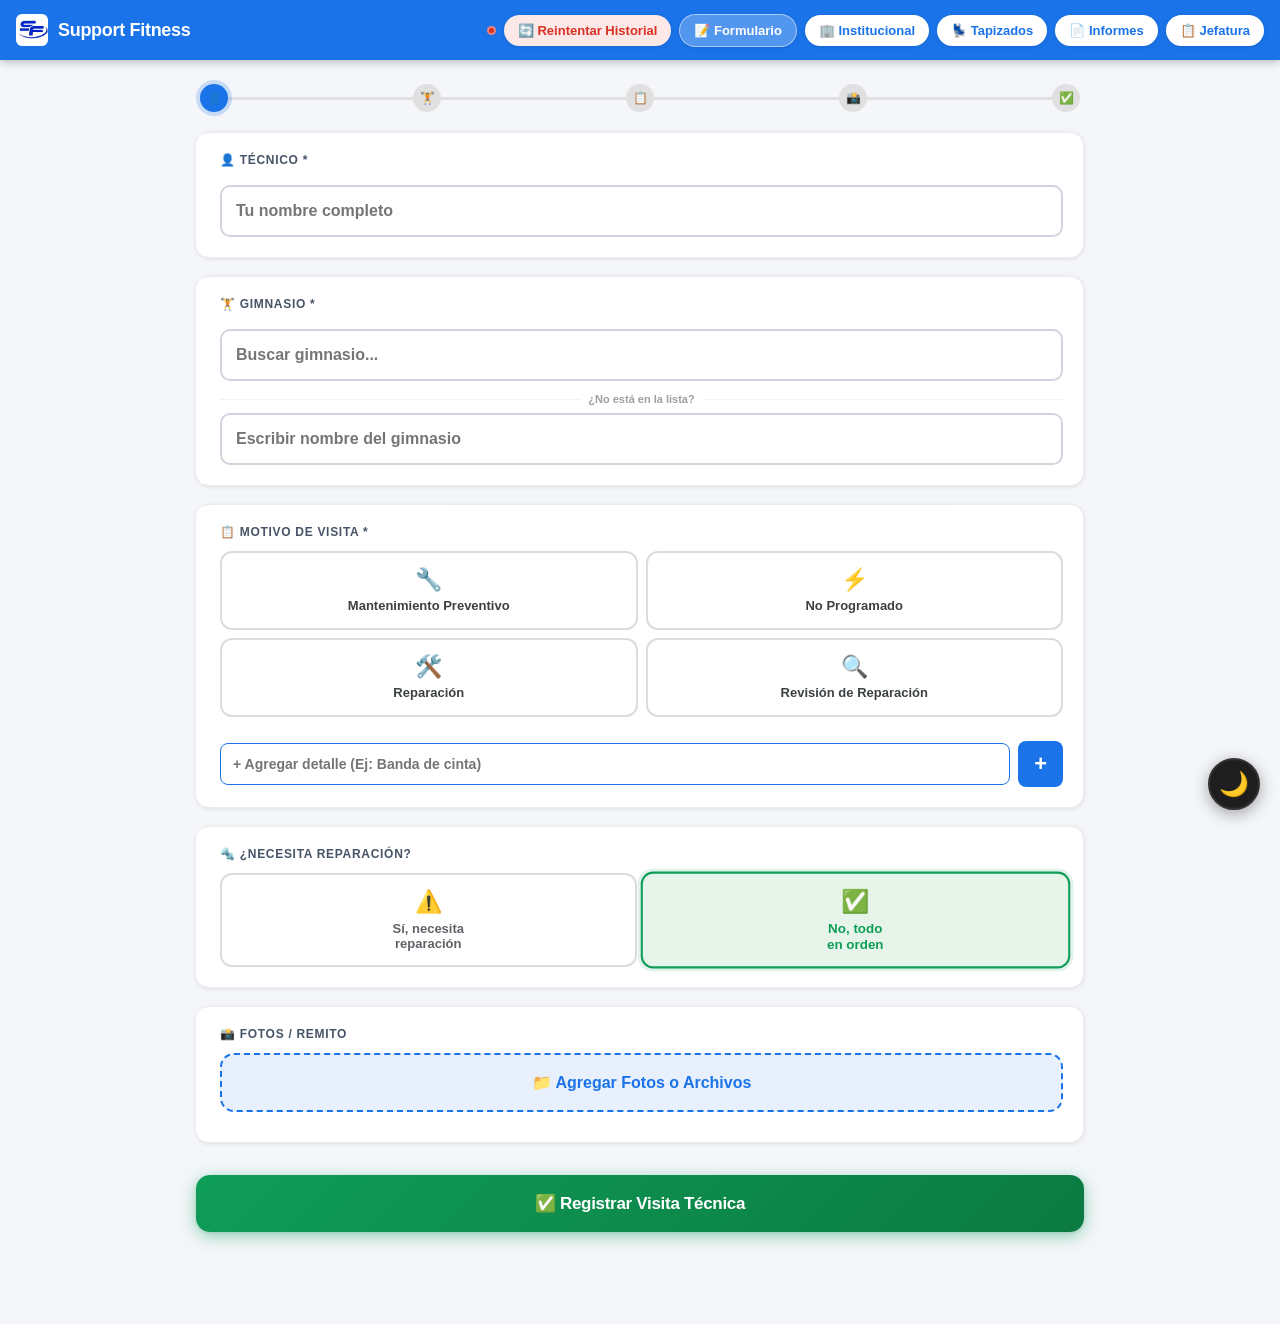
==== commit c8fd5281: "Mejora" ====
--- a/index.html
+++ b/index.html
@@ -12,103 +12,518 @@
     <link rel="stylesheet" href="style.css">
     <script src="nav.js"></script>
     <script src="app.js" defer></script>
+    <style>
+        /* ─── MEJORAS TÉCNICO EN CAMPO ─────────────────────────────── */
+
+        /* Nombre técnico recordado: chip compacto en la parte superior */
+        #chip-tecnico {
+            display: none;
+            align-items: center;
+            gap: 8px;
+            background: #e8f0fe;
+            border: 1.5px solid #aecbfa;
+            border-radius: 30px;
+            padding: 8px 14px 8px 10px;
+            margin-bottom: 18px;
+            font-weight: 800;
+            font-size: 14px;
+            color: #1a73e8;
+            cursor: pointer;
+            transition: all 0.2s;
+            animation: fadeUp 0.4s ease both;
+        }
+        #chip-tecnico:active { background: #d2e3fc; }
+        #chip-tecnico .chip-avatar {
+            width: 32px; height: 32px;
+            background: #1a73e8; color: white;
+            border-radius: 50%;
+            display: flex; align-items: center; justify-content: center;
+            font-size: 14px; font-weight: 900; flex-shrink: 0;
+        }
+        #chip-tecnico .chip-cambiar {
+            margin-left: auto;
+            font-size: 11px;
+            color: #5f6368;
+            font-weight: 600;
+        }
+        body.dark-mode #chip-tecnico {
+            background: rgba(96,165,250,0.12);
+            border-color: rgba(96,165,250,0.3);
+            color: #60a5fa;
+        }
+        body.dark-mode #chip-tecnico .chip-avatar { background: #1e3a8a; color: #60a5fa; }
+
+        /* Botones rápidos de motivo */
+        .motivos-rapidos {
+            display: grid;
+            grid-template-columns: 1fr 1fr;
+            gap: 8px;
+            margin-bottom: 14px;
+        }
+        .btn-motivo-rapido {
+            display: flex;
+            flex-direction: column;
+            align-items: center;
+            justify-content: center;
+            gap: 5px;
+            padding: 14px 10px;
+            border: 2px solid #dadce0;
+            border-radius: 12px;
+            background: white;
+            font-weight: 700;
+            font-size: 13px;
+            color: #3c4043;
+            cursor: pointer;
+            transition: all 0.2s cubic-bezier(0.34,1.56,0.64,1);
+            text-align: center;
+            line-height: 1.2;
+            min-height: 72px;
+            -webkit-tap-highlight-color: transparent;
+        }
+        .btn-motivo-rapido .motivo-icon { font-size: 22px; }
+        .btn-motivo-rapido.seleccionado {
+            border-color: #1a73e8;
+            background: #e8f0fe;
+            color: #1a73e8;
+            box-shadow: 0 0 0 3px rgba(26,115,232,0.15);
+            transform: scale(1.03);
+        }
+        .btn-motivo-rapido:active { transform: scale(0.96); }
+        body.dark-mode .btn-motivo-rapido {
+            background: #1e2435;
+            border-color: rgba(255,255,255,0.1);
+            color: #94a3b8;
+        }
+        body.dark-mode .btn-motivo-rapido.seleccionado {
+            background: rgba(96,165,250,0.15);
+            border-color: #60a5fa;
+            color: #60a5fa;
+        }
+
+        /* Tags de motivos adicionales */
+        .motivo-tag {
+            display: inline-flex;
+            align-items: center;
+            gap: 6px;
+            background: #e8f0fe;
+            color: #1a73e8;
+            border: 1.5px solid #aecbfa;
+            border-radius: 20px;
+            padding: 6px 12px;
+            font-size: 13px;
+            font-weight: 700;
+            cursor: pointer;
+            transition: all 0.2s;
+            animation: fadeUp 0.2s ease both;
+        }
+        .motivo-tag:active { transform: scale(0.95); }
+        .motivo-tag .tag-del {
+            font-size: 14px;
+            font-weight: 900;
+            color: #d93025;
+            margin-left: 2px;
+        }
+        body.dark-mode .motivo-tag {
+            background: rgba(96,165,250,0.12);
+            border-color: rgba(96,165,250,0.3);
+            color: #60a5fa;
+        }
+
+        /* Preview de imágenes al subir */
+        .fotos-grid {
+            display: flex;
+            flex-wrap: wrap;
+            gap: 8px;
+            margin-top: 10px;
+        }
+        .foto-thumb {
+            position: relative;
+            width: 76px; height: 76px;
+            border-radius: 10px;
+            overflow: hidden;
+            border: 2px solid #1a73e8;
+            cursor: pointer;
+            transition: transform 0.2s;
+            animation: fadeUp 0.3s ease both;
+            background: #f1f3f4;
+        }
+        .foto-thumb:active { transform: scale(0.94); }
+        .foto-thumb img { width: 100%; height: 100%; object-fit: cover; }
+        .foto-thumb .foto-del {
+            position: absolute; top: 3px; right: 3px;
+            width: 20px; height: 20px;
+            background: rgba(217,48,37,0.9);
+            color: white; border: none; border-radius: 50%;
+            font-size: 11px; font-weight: 900; cursor: pointer;
+            display: flex; align-items: center; justify-content: center;
+            line-height: 1;
+        }
+        .foto-pdf {
+            width: 76px; height: 76px;
+            border-radius: 10px;
+            border: 2px solid #1a73e8;
+            background: #e8f0fe;
+            display: flex; flex-direction: column;
+            align-items: center; justify-content: center;
+            font-size: 10px; color: #1a73e8; font-weight: 800;
+            text-align: center; padding: 4px;
+            gap: 3px; cursor: pointer;
+            animation: fadeUp 0.3s ease both;
+        }
+        .foto-pdf .pdf-icon { font-size: 24px; }
+
+        /* Botón enviar mejorado */
+        #btnEnviar {
+            position: relative;
+            overflow: hidden;
+        }
+        #btnEnviar::after {
+            content: '';
+            position: absolute;
+            inset: 0;
+            background: linear-gradient(135deg, rgba(255,255,255,0.15) 0%, transparent 50%);
+            pointer-events: none;
+        }
+
+        /* Progress steps */
+        .form-progress {
+            display: flex;
+            align-items: center;
+            gap: 0;
+            margin-bottom: 20px;
+            padding: 0 4px;
+        }
+        .step-dot {
+            width: 28px; height: 28px;
+            border-radius: 50%;
+            background: #e0e0e0;
+            color: #999;
+            display: flex; align-items: center; justify-content: center;
+            font-size: 12px; font-weight: 800;
+            flex-shrink: 0;
+            transition: all 0.3s;
+            position: relative;
+            z-index: 1;
+        }
+        .step-dot.done   { background: #0f9d58; color: white; }
+        .step-dot.active { background: #1a73e8; color: white; box-shadow: 0 0 0 4px rgba(26,115,232,0.2); }
+        .step-line {
+            flex: 1; height: 3px;
+            background: #e0e0e0;
+            transition: background 0.3s;
+        }
+        .step-line.done { background: #0f9d58; }
+        body.dark-mode .step-dot { background: #1e2435; color: #4a5578; }
+        body.dark-mode .step-line { background: #1e2435; }
+        body.dark-mode .step-dot.done { background: #134e31; color: #4ade80; }
+        body.dark-mode .step-dot.active { background: #1e3a8a; color: #60a5fa; box-shadow: 0 0 0 4px rgba(96,165,250,0.2); }
+        body.dark-mode .step-line.done { background: #134e31; }
+
+        /* Reparación tipo card visual */
+        .rep-opciones {
+            display: flex;
+            gap: 10px;
+            margin-top: 8px;
+        }
+        .rep-card {
+            flex: 1;
+            display: flex;
+            flex-direction: column;
+            align-items: center;
+            gap: 6px;
+            padding: 14px 10px;
+            border: 2px solid #dadce0;
+            border-radius: 12px;
+            background: white;
+            font-size: 13px;
+            font-weight: 700;
+            color: #5f6368;
+            cursor: pointer;
+            transition: all 0.2s cubic-bezier(0.34,1.56,0.64,1);
+            text-align: center;
+            min-height: 72px;
+            -webkit-tap-highlight-color: transparent;
+        }
+        .rep-card .rep-icon { font-size: 22px; }
+        .rep-card.seleccionada-si {
+            border-color: #d93025;
+            background: #fce8e6;
+            color: #d93025;
+            box-shadow: 0 0 0 3px rgba(217,48,37,0.12);
+            transform: scale(1.03);
+        }
+        .rep-card.seleccionada-no {
+            border-color: #0f9d58;
+            background: #e6f4ea;
+            color: #0f9d58;
+            box-shadow: 0 0 0 3px rgba(15,157,88,0.12);
+            transform: scale(1.03);
+        }
+        .rep-card:active { transform: scale(0.96); }
+        body.dark-mode .rep-card {
+            background: #1e2435;
+            border-color: rgba(255,255,255,0.1);
+            color: #94a3b8;
+        }
+        body.dark-mode .rep-card.seleccionada-si {
+            background: rgba(217,48,37,0.12);
+            border-color: #f87171;
+            color: #f87171;
+        }
+        body.dark-mode .rep-card.seleccionada-no {
+            background: rgba(15,157,88,0.12);
+            border-color: #4ade80;
+            color: #4ade80;
+        }
+
+        /* Tapizado card */
+        .tap-opciones {
+            display: flex;
+            gap: 10px;
+            margin-top: 8px;
+        }
+        .tap-card {
+            flex: 1;
+            padding: 12px;
+            border: 2px solid #dadce0;
+            border-radius: 10px;
+            background: white;
+            font-size: 13px;
+            font-weight: 700;
+            color: #5f6368;
+            cursor: pointer;
+            text-align: center;
+            transition: all 0.2s;
+            -webkit-tap-highlight-color: transparent;
+        }
+        .tap-card.activo {
+            border-color: #f59e0b;
+            background: #fffbeb;
+            color: #b45309;
+        }
+        body.dark-mode .tap-card { background: #1e2435; border-color: rgba(255,255,255,0.1); color: #94a3b8; }
+        body.dark-mode .tap-card.activo { background: rgba(245,158,11,0.12); border-color: #f59e0b; color: #f59e0b; }
+
+        /* Status mejorado */
+        #status.status.mostrar {
+            display: flex;
+            align-items: center;
+            gap: 12px;
+            padding: 16px 18px;
+            border-radius: 14px;
+            font-size: 15px;
+            font-weight: 700;
+            margin-top: 16px;
+        }
+        #status.status.mostrar.cargando { animation: pulse-border 1.5s infinite; }
+        @keyframes pulse-border {
+            0%,100% { box-shadow: 0 0 0 0 rgba(26,115,232,0.2); }
+            50% { box-shadow: 0 0 0 6px rgba(26,115,232,0); }
+        }
+        #status.status.mostrar.exito { animation: bounceIn 0.5s cubic-bezier(0.34,1.56,0.64,1); }
+        @keyframes bounceIn {
+            from { transform: scale(0.8); opacity:0; }
+            to   { transform: scale(1); opacity:1; }
+        }
+
+        /* Card mejorada para técnico */
+        .card-tecnico-wrap { position: relative; }
+        .tecnico-saved-hint {
+            position: absolute;
+            top: 18px; right: 18px;
+            font-size: 11px; font-weight: 700;
+            color: #0f9d58;
+            background: #e6f4ea;
+            padding: 2px 8px;
+            border-radius: 10px;
+        }
+    </style>
 </head>
 <body>
 
-    <!-- ===== FORMULARIO TÉCNICOS prueba ===== -->
+    <!-- ===== FORMULARIO TÉCNICOS ===== -->
     <main class="layout-principal vista" id="vista-formulario">
         <div class="container">
 
-            <button id="btn-historial-movil" class="btn-submit"
-                    style="display:none; margin-top:0; margin-bottom:20px; background:#e8f0fe; color:#1a73e8;" disabled>
+            <!-- Botón historial anual (solo mobile, se activa cuando carga) -->
+            <button id="btn-historial-movil"
+                    style="display:none; width:100%; margin-bottom:14px; padding:14px; font-size:14px;
+                           font-weight:800; border-radius:12px; border:none; cursor:pointer;
+                           background:#e8f0fe; color:#1a73e8; transition:all 0.3s;"
+                    disabled>
                 ⏳ Cargando historial...
             </button>
+            <div class="form-progress" id="form-progress" style="margin-top:6px;">
+                <div class="step-dot active" id="step-1" title="Técnico">👤</div>
+                <div class="step-line" id="line-1"></div>
+                <div class="step-dot" id="step-2" title="Gimnasio">🏋️</div>
+                <div class="step-line" id="line-2"></div>
+                <div class="step-dot" id="step-3" title="Motivo">📋</div>
+                <div class="step-line" id="line-3"></div>
+                <div class="step-dot" id="step-4" title="Fotos">📸</div>
+                <div class="step-line" id="line-4"></div>
+                <div class="step-dot" id="step-5" title="Enviar">✅</div>
+            </div>
+
+            <!-- Chip técnico (se muestra cuando ya hay nombre guardado) -->
+            <div id="chip-tecnico" onclick="editarTecnico()">
+                <div class="chip-avatar" id="chip-avatar">?</div>
+                <div>
+                    <div style="font-size:11px; color:#5f6368; font-weight:600; margin-bottom:1px;">Técnico registrado</div>
+                    <div id="chip-nombre" style="font-size:14px;">—</div>
+                </div>
+                <span class="chip-cambiar">Cambiar ✏️</span>
+            </div>
 
             <form id="visitaForm" onsubmit="return false;">
 
-                <div class="card" id="card-tecnico" style="margin-bottom:25px;">
-                    <h3>Técnico *</h3>
-                    <input type="text" id="tecnico" placeholder="Tu nombre" required autocomplete="name">
+                <!-- ─── PASO 1: TÉCNICO ─── -->
+                <div class="card card-tecnico-wrap" id="card-tecnico" style="margin-bottom:18px;">
+                    <h3>👤 Técnico *</h3>
+                    <div id="tecnico-saved-hint" class="tecnico-saved-hint" style="display:none;">✅ Guardado</div>
+                    <input type="text" id="tecnico" placeholder="Tu nombre completo"
+                           required autocomplete="name"
+                           oninput="actualizarProgress()" onblur="guardarTecnicoRapido()">
                 </div>
 
-                <div class="card" id="card-gimnasio" style="margin-bottom:25px;">
-                    <h3>Gimnasio *</h3>
+                <!-- ─── PASO 2: GIMNASIO ─── -->
+                <div class="card" id="card-gimnasio" style="margin-bottom:18px;">
+                    <h3>🏋️ Gimnasio *</h3>
                     <div class="buscador-container">
                         <div id="ghost"></div>
-                        <input type="text" id="buscador" placeholder="Buscar gimnasio..."
-                               oninput="filtrar()" onfocus="filtrar()" autocomplete="off" inputmode="search">
+                        <input type="text" id="buscador"
+                               placeholder="Buscar gimnasio..."
+                               oninput="filtrar(); actualizarProgress()"
+                               onfocus="filtrar()"
+                               autocomplete="off"
+                               inputmode="search">
                     </div>
                     <div id="lista"></div>
-                    <label style="display:block; margin-top:12px; font-size:13px; color:#5f6368; font-weight:600;">
-                        ¿No está en la lista? Escribilo acá:
-                    </label>
-                    <input type="text" id="otroGimnasio" placeholder="Nombre del gimnasio">
+                    <div style="display:flex; align-items:center; gap:8px; margin-top:12px;">
+                        <div style="flex:1; height:1px; background:#f1f3f4;"></div>
+                        <span style="font-size:11px; color:#9aa0a6; font-weight:600; white-space:nowrap;">¿No está en la lista?</span>
+                        <div style="flex:1; height:1px; background:#f1f3f4;"></div>
+                    </div>
+                    <input type="text" id="otroGimnasio"
+                           placeholder="Escribir nombre del gimnasio"
+                           style="margin-top:8px;"
+                           oninput="actualizarProgress()">
                 </div>
 
-                <div class="card" id="card-motivo" style="margin-bottom:25px;">
-                    <h3>Motivo de Visita *</h3>
-                    <label class="motivo-label">
-                        <input type="checkbox" value="Preventivo" class="motivo"> Mantenimiento Preventivo
-                    </label>
-                    <label class="motivo-label">
-                        <input type="checkbox" value="No Programado" class="motivo"> Mantenimiento no Programado
-                    </label>
-                    <label class="motivo-label">
-                        <input type="checkbox" value="Reparación" class="motivo"> Reparación
-                    </label>
-                    <label class="motivo-label">
-                        <input type="checkbox" value="Revisión de Reparación" class="motivo"> Revisión de Reparación
-                    </label>
-                    <label style="display:block; margin-top:15px; font-size:13px; color:#5f6368; font-weight:600;">
-                        Otros motivos o detalle de las reparaciones:
-                    </label>
+                <!-- ─── PASO 3: MOTIVO ─── -->
+                <div class="card" id="card-motivo" style="margin-bottom:18px;">
+                    <h3>📋 Motivo de Visita *</h3>
+
+                    <!-- Botones rápidos visuales -->
+                    <div class="motivos-rapidos">
+                        <button type="button" class="btn-motivo-rapido"
+                                data-valor="Preventivo"
+                                onclick="toggleMotivoRapido(this)">
+                            <span class="motivo-icon">🔧</span>
+                            Mantenimiento Preventivo
+                            <input type="checkbox" value="Preventivo" class="motivo" style="display:none;">
+                        </button>
+                        <button type="button" class="btn-motivo-rapido"
+                                data-valor="No Programado"
+                                onclick="toggleMotivoRapido(this)">
+                            <span class="motivo-icon">⚡</span>
+                            No Programado
+                            <input type="checkbox" value="No Programado" class="motivo" style="display:none;">
+                        </button>
+                        <button type="button" class="btn-motivo-rapido"
+                                data-valor="Reparación"
+                                onclick="toggleMotivoRapido(this)">
+                            <span class="motivo-icon">🛠️</span>
+                            Reparación
+                            <input type="checkbox" value="Reparación" class="motivo" style="display:none;">
+                        </button>
+                        <button type="button" class="btn-motivo-rapido"
+                                data-valor="Revisión de Reparación"
+                                onclick="toggleMotivoRapido(this)">
+                            <span class="motivo-icon">🔍</span>
+                            Revisión de Reparación
+                            <input type="checkbox" value="Revisión de Reparación" class="motivo" style="display:none;">
+                        </button>
+                    </div>
+
+                    <!-- Tags de otros motivos -->
                     <div id="contenedor-otros-motivos"
-                         style="display:flex; flex-direction:column; gap:8px; margin-bottom:10px; margin-top:8px;"></div>
+                         style="display:flex; flex-wrap:wrap; gap:6px; margin-bottom:10px; margin-top:4px;"></div>
+
+                    <!-- Input para agregar más -->
                     <div style="display:flex; gap:8px; align-items:center;">
-                        <input type="text" id="input-otro-motivo" placeholder="Escribir y tocar + o Enter (Ej: Cinta polea)"
-                               style="flex:1; margin-top:0; padding:12px; border:1.5px solid #1a73e8; border-radius:8px;"
+                        <input type="text" id="input-otro-motivo"
+                               placeholder="+ Agregar detalle (Ej: Banda de cinta)"
+                               style="flex:1; margin-top:0; padding:12px; border:1.5px solid #1a73e8; border-radius:8px; font-size:14px;"
                                onkeydown="if(event.key==='Enter'){event.preventDefault();agregarOtroMotivo();}">
                         <button type="button" onclick="agregarOtroMotivo()"
                                 style="background:#1a73e8; color:white; border:none; border-radius:8px;
-                                       padding:0 16px; height:45px; font-weight:bold; font-size:24px; cursor:pointer;">+</button>
+                                       padding:0 16px; height:46px; font-weight:900; font-size:22px; cursor:pointer;
+                                       transition:all 0.2s; flex-shrink:0;">+</button>
                     </div>
                     <input type="hidden" id="otroMotivo" value="">
                 </div>
 
-                <div class="card">
-                    <h3>¿Necesita reparación?</h3>
-                    <label class="reparacion-label">
-                        <input type="radio" name="reparacion" value="Si"> Sí
-                    </label>
-                    <label class="reparacion-label">
-                        <input type="radio" name="reparacion" value="No" checked> No
-                    </label>
+                <!-- ─── PASO 4: REPARACIÓN / TAPIZADO ─── -->
+                <div class="card" id="card-reparacion" style="margin-bottom:18px;">
+                    <h3>🔩 ¿Necesita Reparación?</h3>
+                    <div class="rep-opciones">
+                        <button type="button" class="rep-card" id="rep-si"
+                                onclick="seleccionarReparacion('Si')">
+                            <span class="rep-icon">⚠️</span>
+                            Sí, necesita<br>reparación
+                            <input type="radio" name="reparacion" value="Si" style="display:none;">
+                        </button>
+                        <button type="button" class="rep-card seleccionada-no" id="rep-no"
+                                onclick="seleccionarReparacion('No')">
+                            <span class="rep-icon">✅</span>
+                            No, todo<br>en orden
+                            <input type="radio" name="reparacion" value="No" checked style="display:none;">
+                        </button>
+                    </div>
+
+                    <!-- Tapizado (se muestra si Sí) -->
                     <div id="box-tapizado" style="display:none; margin-top:14px; padding-top:14px; border-top:1px dashed #dadce0;">
-                        <h3 style="color:#1a73e8;">¿Necesita tapizado?</h3>
-                        <label class="reparacion-label">
-                            <input type="radio" name="tapizado" value="Si"> Sí
-                        </label>
-                        <label class="reparacion-label">
-                            <input type="radio" name="tapizado" value="No" checked> No
-                        </label>
+                        <h3 style="color:#f59e0b;">🪡 ¿Necesita Tapizado?</h3>
+                        <div class="tap-opciones">
+                            <button type="button" class="tap-card" id="tap-si"
+                                    onclick="seleccionarTapizado('Si')">
+                                🪡 Sí, tapizado
+                                <input type="radio" name="tapizado" value="Si" style="display:none;">
+                            </button>
+                            <button type="button" class="tap-card activo" id="tap-no"
+                                    onclick="seleccionarTapizado('No')">
+                                ✅ No necesita
+                                <input type="radio" name="tapizado" value="No" checked style="display:none;">
+                            </button>
+                        </div>
                     </div>
                 </div>
 
-                <div class="card" id="card-archivo">
-                    <h3>📸 Fotos de Remito / Visita</h3>
+                <!-- ─── PASO 5: FOTOS ─── -->
+                <div class="card" id="card-archivo" style="margin-bottom:18px;">
+                    <h3>📸 Fotos / Remito</h3>
                     <input type="file" id="archivo-oculto" multiple accept="image/*,.pdf" style="display:none;">
+
+                    <!-- Zona de drop / botón -->
                     <button type="button" class="btn-archivo"
-                            onclick="document.getElementById('archivo-oculto').click()">
+                            onclick="document.getElementById('archivo-oculto').click()"
+                            id="btn-agregar-fotos">
                         📁 Agregar Fotos o Archivos
                     </button>
-                    <div id="lista-archivos" style="margin-top:14px;"></div>
+
+                    <!-- Preview grid -->
+                    <div class="fotos-grid" id="lista-archivos"></div>
                 </div>
 
-                <button type="button" id="btnEnviar" class="btn-submit" onclick="validarYEnviar()">
-                    ✅ Enviar Visita Técnica
+                <!-- BOTÓN ENVIAR -->
+                <button type="button" id="btnEnviar" class="btn-submit" onclick="validarYEnviar()"
+                        style="font-size:17px; padding:18px; border-radius:14px; letter-spacing:-0.3px;">
+                    ✅ Registrar Visita Técnica
                 </button>
 
             </form>
+
             <div id="status" class="status"></div>
         </div>
     </main>
@@ -134,7 +549,7 @@
             <div class="modal-sistema-msg">Hay una nueva versión con mejoras. ¿Querés descargarla ahora?</div>
             <div class="modal-sistema-btns">
                 <button onclick="document.getElementById('modalActualizacion').style.display='none'"
-                        class="btn-modal-secundario">Cancelar</button>
+                        class="btn-modal-secundario">Ahora no</button>
                 <a id="linkDescargaApk" href="#" class="btn-modal-primario">⬇️ Actualizar</a>
             </div>
         </div>
@@ -165,7 +580,7 @@
     <button class="btn-flotante-dark" id="btn-dark-mode" onclick="NavBar.toggleDarkMode()" title="Modo Oscuro">🌙</button>
 
     <script>
-        // Indicador online/offline
+        // ── Indicador online/offline ──
         function actualizarDotConexion() {
             const dot = document.getElementById('nav-dot');
             if (dot) dot.classList.toggle('offline', !navigator.onLine);
@@ -174,7 +589,7 @@
         window.addEventListener('offline', actualizarDotConexion);
         actualizarDotConexion();
 
-        // Badge de visitas pendientes de sincronizar
+        // ── Badge pendientes ──
         function actualizarBadgePendientes(cantidad) {
             const badge = document.getElementById('badge-pendientes');
             if (!badge) return;
@@ -182,35 +597,168 @@
             else { badge.classList.remove('visible'); }
         }
 
-        // Auto-guardado del borrador del formulario
-        let autoSaveTimer;
-        function iniciarAutoSave() {
-            clearTimeout(autoSaveTimer);
-            autoSaveTimer = setTimeout(() => {
-                const t = document.getElementById('tecnico')?.value;
-                const g = document.getElementById('otroGimnasio')?.value;
-                const m = document.getElementById('otroMotivo')?.value;
-                if (t || g || m) {
-                    localStorage.setItem('borrador_visita', JSON.stringify({ tecnico: t, otroGim: g, otroMotivo: m }));
-                }
-            }, 2000);
-        }
-
+        // ── Progress steps — máquina de estados limpia ──
+        function actualizarProgress() {
+            const tecnico = (document.getElementById('tecnico')?.value || '').trim();
+            const gym     = (document.getElementById('buscador')?.value || '').trim() ||
+                            (document.getElementById('otroGimnasio')?.value || '').trim();
+            const motivo  = document.querySelectorAll('.motivo:checked').length > 0 ||
+                            (document.getElementById('otroMotivo')?.value || '').trim() !== '';
+            const fotos   = (window.archivosSeleccionados || []).length > 0;
+
+            // Estado de cada paso: 0=inactivo, 1=activo(actual), 2=hecho
+            const pasos = [
+                tecnico ? 2 : 1,                          // paso 1: técnico
+                tecnico ? (gym ? 2 : 1)  : 0,             // paso 2: gimnasio
+                gym     ? (motivo ? 2 : 1) : 0,           // paso 3: motivo
+                motivo  ? (fotos ? 2 : 1) : 0,            // paso 4: fotos
+                (tecnico && gym && motivo) ? 1 : 0,       // paso 5: enviar
+            ];
+
+            pasos.forEach((estado, i) => {
+                const dot  = document.getElementById('step-' + (i + 1));
+                const line = document.getElementById('line-' + (i + 1));
+                if (!dot) return;
+                dot.classList.remove('done', 'active');
+                if (estado === 2) dot.classList.add('done');
+                if (estado === 1) dot.classList.add('active');
+                if (line) { line.classList.toggle('done', estado === 2); }
+            });
+        }
+
+        // ── Técnico: guardar rápido ──
+        function guardarTecnicoRapido() {
+            const val = document.getElementById('tecnico').value.trim();
+            if (val) {
+                localStorage.setItem("tecnico", val);
+                document.getElementById('tecnico-saved-hint').style.display = 'block';
+                setTimeout(() => {
+                    document.getElementById('tecnico-saved-hint').style.display = 'none';
+                }, 2000);
+                mostrarChipTecnico(val);
+            }
+        }
+
+        function mostrarChipTecnico(nombre) {
+            const chip = document.getElementById('chip-tecnico');
+            const cardTec = document.getElementById('card-tecnico');
+            if (!nombre) return;
+            document.getElementById('chip-nombre').innerText = nombre;
+            document.getElementById('chip-avatar').innerText = nombre.charAt(0).toUpperCase();
+            chip.style.display = 'flex';
+            cardTec.style.display = 'none';
+        }
+
+        function editarTecnico() {
+            document.getElementById('chip-tecnico').style.display = 'none';
+            document.getElementById('card-tecnico').style.display = 'block';
+            document.getElementById('tecnico').focus();
+        }
+
+        // ── Reparación visual ──
+        function seleccionarReparacion(val) {
+            const repSi = document.getElementById('rep-si');
+            const repNo = document.getElementById('rep-no');
+            const box = document.getElementById('box-tapizado');
+            if (val === 'Si') {
+                repSi.classList.add('seleccionada-si');
+                repNo.classList.remove('seleccionada-no');
+                repSi.querySelector('input').checked = true;
+                box.style.display = 'block';
+                box.style.animation = 'fadeUp 0.3s ease both';
+            } else {
+                repNo.classList.add('seleccionada-no');
+                repSi.classList.remove('seleccionada-si');
+                repNo.querySelector('input').checked = true;
+                box.style.display = 'none';
+                document.getElementById('tap-no').classList.add('activo');
+                document.getElementById('tap-si').classList.remove('activo');
+                document.querySelector('input[name="tapizado"][value="No"]').checked = true;
+            }
+        }
+
+        function seleccionarTapizado(val) {
+            const tapSi = document.getElementById('tap-si');
+            const tapNo = document.getElementById('tap-no');
+            if (val === 'Si') {
+                tapSi.classList.add('activo');
+                tapNo.classList.remove('activo');
+                tapSi.querySelector('input').checked = true;
+            } else {
+                tapNo.classList.add('activo');
+                tapSi.classList.remove('activo');
+                tapNo.querySelector('input').checked = true;
+            }
+        }
+
+        // ── Toggle motivo rápido ──
+        function toggleMotivoRapido(btn) {
+            const estaActivo = btn.classList.contains('seleccionado');
+            btn.classList.toggle('seleccionado');
+            const chk = btn.querySelector('input[type="checkbox"]');
+            if (chk) chk.checked = !estaActivo;
+            actualizarProgress();
+        }
+
+        // ── Foto preview ──
         document.addEventListener('DOMContentLoaded', () => {
-            // Restaurar borrador si existe
+            // Restaurar borrador
             try {
                 const b = JSON.parse(localStorage.getItem('borrador_visita') || 'null');
                 if (b) {
-                    if (b.tecnico   && !document.getElementById('tecnico').value)
+                    if (b.tecnico && !document.getElementById('tecnico').value)
                         document.getElementById('tecnico').value = b.tecnico;
-                    if (b.otroGim)   document.getElementById('otroGimnasio').value = b.otroGim;
-                    if (b.otroMotivo) document.getElementById('otroMotivo').value  = b.otroMotivo;
+                    if (b.otroGim) document.getElementById('otroGimnasio').value = b.otroGim;
+                    if (b.otroMotivo) document.getElementById('otroMotivo').value = b.otroMotivo;
                 }
             } catch(e) {}
-            ['tecnico','otroGimnasio','otroMotivo'].forEach(id => {
-                document.getElementById(id)?.addEventListener('input', iniciarAutoSave);
+
+            // Mostrar chip si hay técnico guardado
+            const savedTec = localStorage.getItem("tecnico");
+            if (savedTec) {
+                document.getElementById('tecnico').value = savedTec;
+                mostrarChipTecnico(savedTec);
+            }
+
+            actualizarProgress();
+        });
+
+        // ── Foto preview handler (reemplaza renderizarArchivos en app.js) ──
+        window._renderizarFotos = function(archivos) {
+            const grid = document.getElementById('lista-archivos');
+            if (!grid) return;
+            grid.innerHTML = '';
+            archivos.forEach((archivo, i) => {
+                if (archivo.type.startsWith('image/')) {
+                    const reader = new FileReader();
+                    reader.onload = (e) => {
+                        const div = document.createElement('div');
+                        div.className = 'foto-thumb';
+                        div.innerHTML = `
+                            <img src="${e.target.result}" alt="${archivo.name}">
+                            <button class="foto-del" onclick="eliminarArchivo(${i})" title="Quitar">✕</button>
+                        `;
+                        grid.appendChild(div);
+                    };
+                    reader.readAsDataURL(archivo);
+                } else {
+                    // PDF u otro
+                    const div = document.createElement('div');
+                    div.className = 'foto-pdf';
+                    div.innerHTML = `<span class="pdf-icon">📄</span><span>${archivo.name.slice(0,14)}</span>`;
+                    div.onclick = () => eliminarArchivo(i);
+                    div.title = 'Tocar para quitar: ' + archivo.name;
+                    grid.appendChild(div);
+                }
             });
-        });
+            // Mostrar count en botón
+            const btnFotos = document.getElementById('btn-agregar-fotos');
+            if (btnFotos) {
+                btnFotos.innerText = archivos.length > 0
+                    ? `📸 ${archivos.length} foto(s) — agregar más`
+                    : '📁 Agregar Fotos o Archivos';
+            }
+        };
     </script>
 </body>
 </html>
--- a/style.css
+++ b/style.css
@@ -38,24 +38,38 @@
     --rojo:       #d93025;
     --rojo-light: #fce8e6;
     --amarillo:   #f9ab00;
-    --gris-fondo: #f0f2f5;
-    --gris-borde: #dadce0;
-    --gris-texto: #3c4043;
-    --gris-sub:   #5f6368;
+    /* ─ MODO DIURNO TÉCNICO: fondo levemente cálido, no blanco puro ─ */
+    --gris-fondo: #f4f6f9;
+    --gris-borde: #d0d5dd;
+    --gris-texto: #1d2939;     /* texto más oscuro = más legible al sol */
+    --gris-sub:   #475467;
     --blanco:     #ffffff;
-    --sombra-s:   0 1px 4px rgba(0,0,0,0.08);
-    --sombra-m:   0 2px 10px rgba(0,0,0,0.1);
-    --sombra-l:   0 4px 20px rgba(0,0,0,0.15);
-    --radio-s:    8px;
-    --radio-m:    12px;
-    --radio-l:    20px;
+    --sombra-s:   0 1px 4px rgba(0,0,0,0.10);
+    --sombra-m:   0 3px 12px rgba(0,0,0,0.13);
+    --sombra-l:   0 6px 24px rgba(0,0,0,0.16);
+    --radio-s:    10px;
+    --radio-m:    14px;
+    --radio-l:    22px;
     --nav-h:      60px;
-    --bottom-nav-h: 68px; /* espacio para barra inferior en mobile */
+    --bottom-nav-h: 68px;
     --transition: 0.2s cubic-bezier(0.4, 0, 0.2, 1);
 }
 
+/* Fondo base del técnico: contraste alto, no fatiga */
+body {
+    background-color: var(--gris-fondo);
+    font-family: 'Nunito', sans-serif;
+    color: var(--gris-texto);
+    transition: background-color 0.35s ease, color 0.35s ease;
+}
+
 *, *::before, *::after { box-sizing: border-box; margin: 0; padding: 0; }
-html { scroll-behavior: smooth; -webkit-tap-highlight-color: transparent; overflow-x: hidden; }
+html { scroll-behavior: smooth; -webkit-tap-highlight-color: transparent; }
+
+/* Botón historial anual: solo en mobile */
+#btn-historial-movil { display: none !important; }
+@media (max-width: 768px) { #btn-historial-movil { display: block !important; } }
+
 .top-nav {
     position: sticky;
     top: 0;
@@ -223,16 +237,18 @@
    ============================================================ */
 .card {
     background: var(--blanco);
-    padding: 18px 20px;
+    padding: 20px 20px;
     margin-bottom: 25px;
     border-radius: var(--radio-m);
     box-shadow: var(--sombra-s);
     border-left: 4px solid transparent;
+    border: 1px solid rgba(0,0,0,0.07);
+    border-left: 4px solid transparent;
     transition: border-color var(--transition), box-shadow var(--transition), background var(--transition), transform var(--transition);
     animation: scaleIn 0.3s cubic-bezier(0.34, 1.4, 0.64, 1) both;
 }
 .card:hover {
-    transform: translateY(-2px);
+    transform: translateY(-1px);
     box-shadow: var(--sombra-m);
 }
 .card:focus-within {
@@ -243,27 +259,28 @@
 .card#card-archivo { border-left-color: transparent; }
 
 h3 {
-    font-size: 13px;
-    font-weight: 800;
+    font-size: 12px;
+    font-weight: 900;
     color: var(--gris-sub);
     text-transform: uppercase;
-    letter-spacing: 0.6px;
-    margin-bottom: 10px;
-}
-
-/* ============================================================
-   INPUTS
+    letter-spacing: 0.7px;
+    margin-bottom: 12px;
+}
+
+/* ============================================================
+   INPUTS — más altos y legibles para uso en campo
    ============================================================ */
 input[type="text"],
 input[type="number"],
 input[type="password"],
 #buscador {
     width: 100%;
-    padding: 13px 14px;
+    padding: 15px 14px;   /* más alto = más fácil de tocar */
     margin-top: 6px;
-    border: 1.5px solid var(--gris-borde);
+    border: 2px solid var(--gris-borde);  /* borde más grueso = más visible */
     border-radius: var(--radio-s);
-    font-size: 15px;
+    font-size: 16px;      /* 16px evita zoom en iOS */
+    font-weight: 600;
     color: var(--gris-texto);
     background: var(--blanco);
     transition: border-color var(--transition), box-shadow var(--transition);
@@ -274,7 +291,7 @@
 #buscador:focus {
     outline: none;
     border-color: var(--azul);
-    box-shadow: 0 0 0 3px rgba(26,115,232,0.12);
+    box-shadow: 0 0 0 4px rgba(26,115,232,0.14);
 }
 .error-input {
     border: 2px solid var(--rojo) !important;
@@ -320,10 +337,11 @@
     box-shadow: var(--sombra-m);
 }
 .gym-list-item {
-    padding: 13px 15px;
+    padding: 15px 16px;    /* más alto = dedos grandes */
     cursor: pointer;
     border-bottom: 1px solid #f1f3f4;
-    font-size: 14px;
+    font-size: 15px;
+    font-weight: 600;
     color: var(--gris-texto);
     transition: background var(--transition);
 }
@@ -438,23 +456,31 @@
 }
 
 button.btn-submit {
-    background: var(--azul);
+    background: linear-gradient(135deg, var(--azul), var(--azul-dark));
     color: white;
-    padding: 16px;
+    padding: 17px 16px;
     border: none;
     border-radius: var(--radio-m);
     cursor: pointer;
     width: 100%;
     font-size: 17px;
-    font-weight: 800;
+    font-weight: 900;
     margin-top: 14px;
-    box-shadow: 0 4px 14px rgba(26,115,232,0.4);
+    box-shadow: 0 4px 16px rgba(26,115,232,0.45), 0 1px 3px rgba(0,0,0,0.1);
     transition: transform var(--transition), box-shadow var(--transition), background var(--transition);
     pointer-events: all;
-    letter-spacing: 0.3px;
+    letter-spacing: -0.2px;
     position: relative;
     overflow: hidden;
-}
+    -webkit-tap-highlight-color: transparent;
+}
+/* Botón principal de enviar = verde (acción más importante) */
+#btnEnviar {
+    background: linear-gradient(135deg, #0f9d58, #0b7a42) !important;
+    box-shadow: 0 4px 16px rgba(15,157,88,0.45), 0 1px 3px rgba(0,0,0,0.1) !important;
+    font-size: 17px !important;
+}
+#btnEnviar:active { box-shadow: 0 2px 6px rgba(15,157,88,0.3) !important; }
 button.btn-submit::after {
     content: '';
     position: absolute;
@@ -465,8 +491,9 @@
 }
 button.btn-submit:hover::after { transform: translateX(100%); }
 button.btn-submit:hover { box-shadow: 0 6px 20px rgba(26,115,232,0.5); transform: translateY(-1px); }
-button.btn-submit:active { transform: scale(0.98) translateY(0); box-shadow: 0 2px 6px rgba(26,115,232,0.3); }
-button.btn-submit:disabled { background: var(--gris-borde); color: #999; box-shadow: none; cursor: not-allowed; transform: none; }
+button.btn-submit:active { transform: scale(0.97) translateY(1px); }
+button.btn-submit:disabled { background: var(--gris-borde) !important; color: #999; box-shadow: none !important; cursor: not-allowed; transform: none; }
+
 
 /* ============================================================
    STATUS / ALERTAS INLINE
@@ -685,12 +712,28 @@
     box-shadow: var(--sombra-s);
     -webkit-overflow-scrolling: touch;
 }
+.calendario-wrapper {
+    overflow-x: auto;
+    -webkit-overflow-scrolling: touch;
+    border-radius: 14px;
+    background: var(--blanco);
+    border: 1px solid rgba(0,0,0,0.07);
+    box-shadow: 0 1px 4px rgba(0,0,0,0.08);
+    margin-bottom: 20px;
+}
 .calendario-grid {
     display: grid;
-    grid-template-columns: repeat(7, minmax(120px, 1fr));
+    grid-template-columns: repeat(7, minmax(100px, 1fr));
     border-left: 1px solid #eee;
     border-top: 1px solid #eee;
-    min-width: 750px;
+    min-width: 600px;
+}
+@media (max-width: 768px) {
+    .calendario-grid {
+        min-width: 480px;
+    }
+    .cal-celda { min-height: 80px; padding: 5px; }
+    .cal-dia-header { padding: 7px 4px; font-size: 11px; }
 }
 .cal-dia-header {
     background: var(--azul);
@@ -856,6 +899,20 @@
 }
 #imgLupa { max-width: 92%; max-height: 90vh; border-radius: var(--radio-s); box-shadow: var(--sombra-l); }
 
+/* Bottom nav oculto en desktop para páginas admin, SIEMPRE visible en mobile */
+.bottom-nav-desktop-hidden {
+    display: none !important;
+}
+@media (max-width: 768px) {
+    .bottom-nav-desktop-hidden {
+        display: flex !important;
+    }
+    /* Agregar padding-bottom al body cuando hay bottom nav en mobile */
+    body:has(.bottom-nav-desktop-hidden) {
+        padding-bottom: calc(var(--bottom-nav-h) + env(safe-area-inset-bottom, 0px)) !important;
+    }
+}
+
 /* ============================================================
    BARRA DE NAVEGACIÓN INFERIOR (mobile-first)
    ============================================================ */
@@ -1135,24 +1192,27 @@
 
 /* ── FONDOS Y TEXTOS BASE ── */
 body.dark-mode {
-    background: radial-gradient(ellipse at top, #1a2035 0%, #0f1117 60%) !important;
+    /* Fondo más cálido, no azul puro — menos fatiga visual nocturna */
+    background: #0f1117 !important;
     color: #e2e8f0 !important;
 }
 body.dark-mode .layout-principal, body.dark-mode .container { background-color: transparent !important; }
 
 /* ── TARJETAS Y MODALES ── */
 body.dark-mode .card {
-    background: linear-gradient(145deg, #1e2435, #181c28) !important;
-    box-shadow: 0 4px 20px rgba(0,0,0,0.5), 0 0 0 1px rgba(255,255,255,0.05) !important;
-    border-color: rgba(255,255,255,0.04) !important;
-}
+    background: #1a1f2e !important;
+    box-shadow: 0 2px 12px rgba(0,0,0,0.4), 0 0 0 1px rgba(255,255,255,0.06) !important;
+    border-color: rgba(255,255,255,0.06) !important;
+    border-left-color: transparent !important;
+}
+body.dark-mode .card:focus-within { border-left-color: #60a5fa !important; }
 body.dark-mode .card:hover {
-    box-shadow: 0 8px 30px rgba(0,0,0,0.6), 0 0 0 1px rgba(100,180,255,0.1) !important;
-}
-body.dark-mode .modal-content, body.dark-mode #mensaje-inicial, body.dark-mode .maquina-item { 
-    background: linear-gradient(145deg, #1e2435, #181c28) !important;
+    box-shadow: 0 6px 24px rgba(0,0,0,0.5), 0 0 0 1px rgba(96,165,250,0.12) !important;
+}
+body.dark-mode .modal-content, body.dark-mode #mensaje-inicial, body.dark-mode .maquina-item {
+    background: #1a1f2e !important;
     box-shadow: 0 8px 40px rgba(0,0,0,0.7) !important;
-    border: 1px solid rgba(255,255,255,0.06) !important; 
+    border: 1px solid rgba(255,255,255,0.07) !important;
 }
 
 /* ── NAVBARS ── */
@@ -1427,4 +1487,105 @@
 .bottom-nav-btn .bnav-icon {
     font-size: 20px;
     margin-bottom: 3px;
+}
+/* ============================================================
+   MOBILE FIXES GLOBALES — Support Fitness
+   ============================================================ */
+@media (max-width: 768px) {
+
+    /* ── Padding top correcto tras el nav fijo ── */
+    body { padding-top: 60px; }
+
+    /* ── Cards y containers: sin overflow horizontal ── */
+    .card, .inf-card, .abono-card, .doc-card-v3, .kpi-card,
+    .maquina-item, .tapizado-item, .section-header {
+        overflow: hidden;
+        word-break: break-word;
+    }
+
+    /* ── Modal historial anual: full width ── */
+    .modal-content {
+        width: 95% !important;
+        max-width: 95% !important;
+        max-height: 85vh !important;
+        overflow-y: auto !important;
+        margin: auto !important;
+        border-radius: 16px !important;
+    }
+
+    /* ── Excel table historial: scroll horizontal ── */
+    .zona-tabla-wrapper {
+        overflow-x: auto !important;
+        -webkit-overflow-scrolling: touch;
+    }
+    .excel-table { min-width: 800px; }
+
+    /* ── Grilla de motivos: 1 col en muy pequeño ── */
+    .motivos-rapidos { grid-template-columns: 1fr 1fr; }
+
+    /* ── Reparación cards ── */
+    .rep-opciones { gap: 8px; }
+    .rep-card { padding: 12px 8px; min-height: 65px; }
+
+    /* ── Sub-tabs Informes ── */
+    .sub-tabs { flex-direction: row; }
+    .sub-tab { padding: 12px 8px; font-size: 13px; }
+
+    /* ── KPI ingresos: valor se achica en mobile ── */
+    #kpi-ingresos-mes, #kpi-ingresos-anio {
+        font-size: clamp(13px, 3.5vw, 18px) !important;
+        word-break: break-all;
+    }
+
+    /* ── Formulario item ── */
+    .item-grid { grid-template-columns: 1fr 1fr !important; }
+
+    /* ── Form grid 2 cols en Informes ── */
+    .form-grid-2 { grid-template-columns: 1fr !important; }
+
+    /* ── Botón sync jefatura ── */
+    .btn-sync { font-size: 13px; padding: 13px 14px; }
+
+    /* ── Tapizados nums grid ── */
+    .tap-nums-grid { grid-template-columns: 1fr 1fr; }
+
+    /* ── Abono actions wrap ── */
+    .abono-actions { flex-wrap: wrap; }
+    .btn-facturar, .btn-enviar, .btn-copiar { font-size: 13px; }
+
+    /* ── Doc card badges wrap ── */
+    .doc-header-v3 { flex-wrap: wrap; gap: 8px; }
+
+    /* ── Modo tabs Informes ── */
+    .modo-tab { font-size: 12px; padding: 10px 6px; }
+    .modo-tab .tab-icon { font-size: 18px; }
+
+    /* ── Filtros estado ── */
+    .filtros-estado { gap: 4px; }
+    .btn-filtro-estado { padding: 8px 4px; font-size: 11px; }
+
+    /* ── Sector tabs abonos ── */
+    .sector-tabs { gap: 4px; }
+    .sector-tab { padding: 10px 4px; font-size: 11px; }
+
+    /* ── Input factura abono ── */
+    .inp-factura { font-size: 15px; }
+
+    /* ── Botón flotante dark ── */
+    .btn-flotante-dark { bottom: calc(var(--bottom-nav-h) + 14px); }
+}
+
+@media (max-width: 380px) {
+    /* ── Pantallas muy pequeñas ── */
+    .modo-tabs { gap: 2px; padding: 3px; }
+    .modo-tab { font-size: 10px; padding: 8px 4px; }
+    .modo-tab .tab-icon { font-size: 16px; }
+    .kpi-grid { grid-template-columns: 1fr 1fr; gap: 6px; }
+    .kpi-value { font-size: 14px !important; }
+    .sub-tab { font-size: 12px; padding: 11px 6px; }
+}
+
+/* ── Spinner para botones de carga ── */
+@keyframes spin {
+    to { transform: rotate(360deg); }
 }
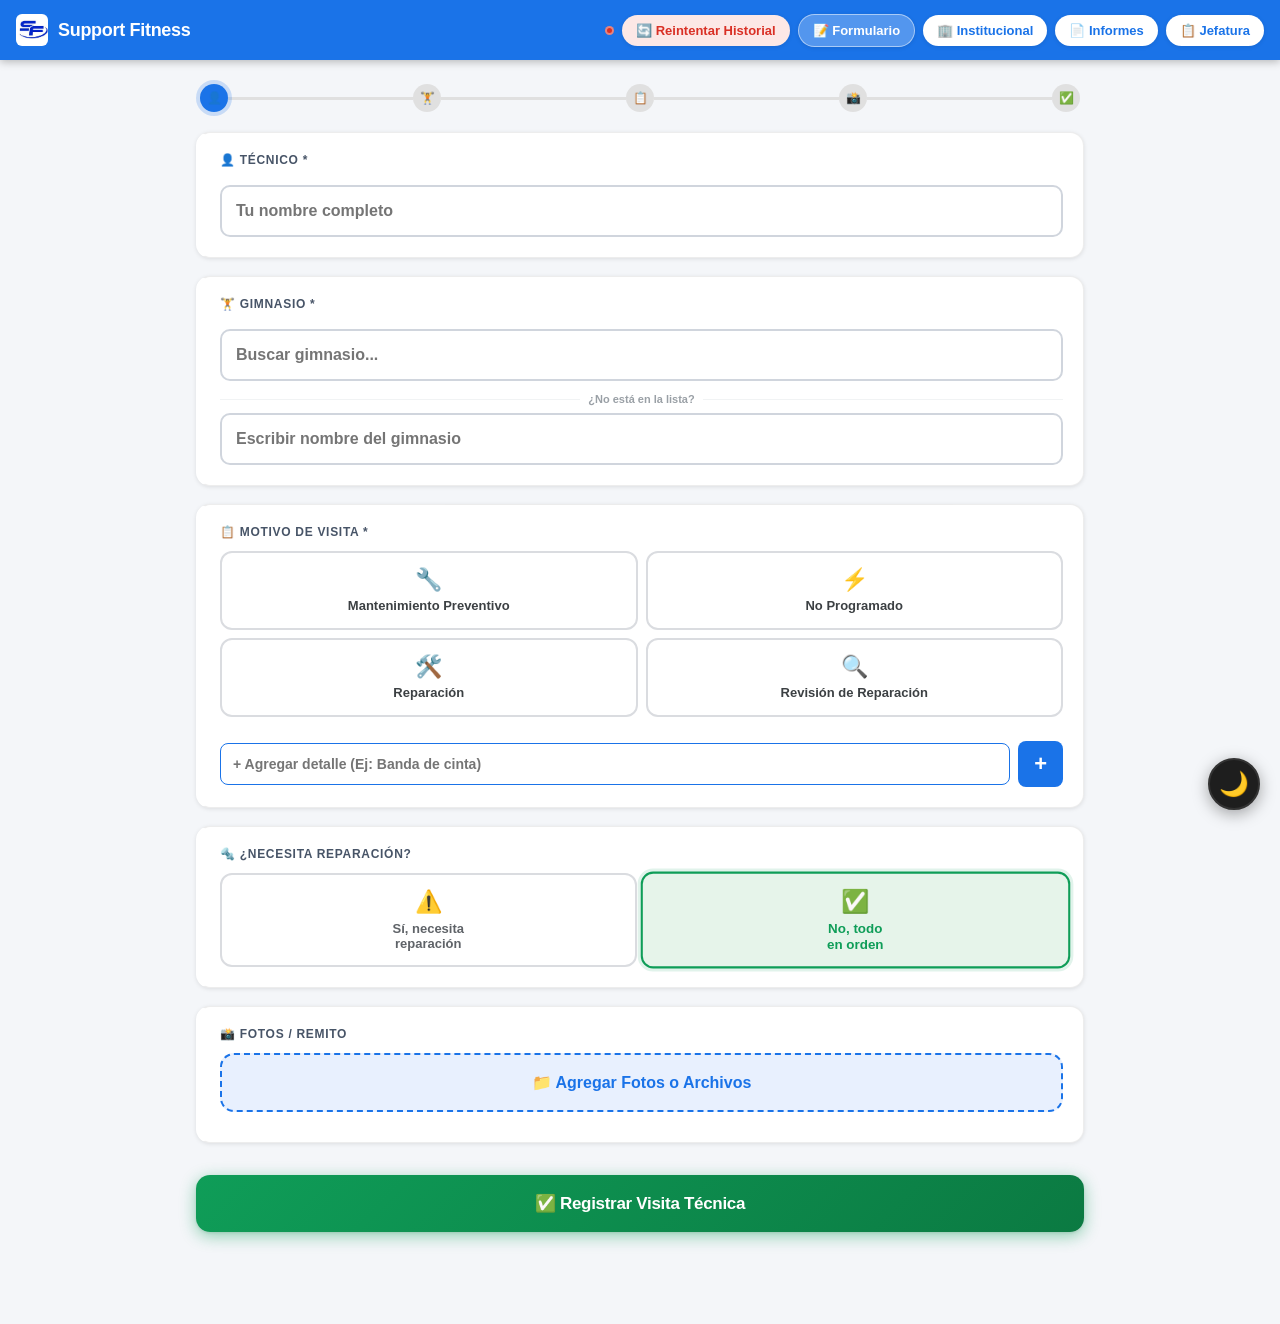
==== commit 1ca7c16a: "Informes" ====
--- a/index.html
+++ b/index.html
@@ -9,6 +9,7 @@
     <meta name="apple-mobile-web-app-status-bar-style" content="default">
     <title>Visitas Técnicas - Support Fitness</title>
     <link rel="icon" href="assets/logo.jpeg">
+    <script src="/www/Informes/inf-config.js"></script>   <!-- o la ruta relativa correcta -->
     <link rel="stylesheet" href="style.css">
     <script src="nav.js"></script>
     <script src="app.js" defer></script>
@@ -395,6 +396,7 @@
                                placeholder="Buscar gimnasio..."
                                oninput="filtrar(); actualizarProgress()"
                                onfocus="filtrar()"
+                               onblur="setTimeout(()=>_verificarRemitoGym(this.value.trim()), 200)"
                                autocomplete="off"
                                inputmode="search">
                     </div>
@@ -571,7 +573,7 @@
             <div class="modal-sistema-titulo" style="color:#1a73e8;">ℹ️ Aviso</div>
             <div class="modal-sistema-msg" id="msg-alerta"></div>
             <div class="modal-sistema-btns">
-                <button onclick="document.getElementById('modalAlerta').style.display='none'"
+                <button onclick="cerrarAlerta()"
                         class="btn-modal-primario">Entendido</button>
             </div>
         </div>
@@ -760,5 +762,15 @@
             }
         };
     </script>
+
+    <!-- Service Worker — carga instantánea en visitas repetidas -->
+    <script>
+      if ('serviceWorker' in navigator) {
+        window.addEventListener('load', () => {
+          navigator.serviceWorker.register('/sw.js')
+            .catch(err => console.warn('SW no registrado:', err));
+        });
+      }
+    </script>
 </body>
 </html>
--- a/style.css
+++ b/style.css
@@ -1057,6 +1057,62 @@
 
     /* ⚡ LAS CARDS SIGUEN TENIENDO LA SEPARACIÓN QUE QUERÍAS ⚡ */
     .card { padding: 16px; margin-bottom: 25px; }
+
+    /* ── HISTORIAL ANUAL: pantalla completa en celular ── */
+    #modalRegistro .modal-content {
+        width: 100% !important;
+        height: 100% !important;
+        max-width: 100% !important;
+        border-radius: 0 !important;
+        padding: 10px 6px 0 !important;
+        overflow: hidden;
+    }
+    #modalRegistro .modal-header {
+        gap: 6px;
+        padding: 0 6px 10px;
+        flex-wrap: nowrap;
+    }
+    #modal-titulo {
+        font-size: 14px !important;
+        white-space: nowrap;
+        overflow: hidden;
+        text-overflow: ellipsis;
+        min-width: 0;
+    }
+    .cal-nav-btn {
+        width: 32px !important;
+        height: 32px !important;
+        font-size: 14px !important;
+        flex-shrink: 0;
+    }
+    /* Tabla excel: texto más chico, columna nombre más corta */
+    .excel-table {
+        font-size: 10px !important;
+    }
+    .gym-name-cell {
+        max-width: 110px !important;
+        font-size: 9px !important;
+    }
+    .excel-header-row th {
+        font-size: 10px !important;
+    }
+    .excel-subheader-row th {
+        font-size: 9px !important;
+        padding: 5px 3px !important;
+    }
+    .excel-table th, .excel-table td {
+        padding: 6px 3px !important;
+    }
+    /* Botón de zona colapsable más compacto */
+    .zona-header-btn {
+        padding: 10px 12px !important;
+        font-size: 13px !important;
+    }
+    /* Banner de conexión compacto */
+    #contenido-registro > div:first-child {
+        font-size: 11px !important;
+        padding: 6px 10px !important;
+    }
 }
 
 @media (min-width: 769px) {
@@ -1588,4 +1644,182 @@
 /* ── Spinner para botones de carga ── */
 @keyframes spin {
     to { transform: rotate(360deg); }
+}
+
+/* ════════════════════════════════════════════════════════════════
+   FASE 2 — Clases utilitarias (reemplazan inline styles)
+   Uso: class="inf-badge inf-badge--verde" etc.
+   ════════════════════════════════════════════════════════════════ */
+
+/* ── Tipografía ─────────────────────────────────────────────── */
+.inf-text-muted  { font-size:11px; font-weight:700; color:#5f6368; }
+.inf-text-small  { font-size:12px; color:#475467; }
+.inf-text-label  { font-size:11px; font-weight:800; text-transform:uppercase;
+                   letter-spacing:0.4px; color:#5f6368; }
+.inf-text-mono   { font-family:'Courier New', monospace; font-size:12px; }
+
+/* ── Flexbox helpers ────────────────────────────────────────── */
+.inf-flex        { display:flex; align-items:center; }
+.inf-flex-gap    { display:flex; align-items:center; gap:8px; }
+.inf-flex-between{ display:flex; align-items:center; justify-content:space-between; }
+.inf-flex-center { display:flex; align-items:center; justify-content:center; }
+.inf-flex-col    { display:flex; flex-direction:column; }
+.inf-flex-1      { flex:1; min-width:0; }
+.inf-flex-wrap   { flex-wrap:wrap; }
+
+/* ── Badges de estado ───────────────────────────────────────── */
+.inf-badge {
+    display:inline-flex; align-items:center;
+    padding:3px 9px; border-radius:20px;
+    font-size:11px; font-weight:800; white-space:nowrap;
+}
+.inf-badge--verde   { background:#e6f4ea; color:#137333; }
+.inf-badge--rojo    { background:#fce8e6; color:#c5221f; }
+.inf-badge--azul    { background:#e8f0fe; color:#1a73e8; }
+.inf-badge--gris    { background:#f1f3f4; color:#5f6368; }
+.inf-badge--naranja { background:#fef3e2; color:#ea8600; }
+.inf-badge--violeta { background:#f0ebff; color:#6d28d9; }
+
+/* ── Botones de acción en tarjetas ─────────────────────────── */
+.inf-btn {
+    display:inline-flex; align-items:center; justify-content:center; gap:6px;
+    padding:10px 16px; border:none; border-radius:10px;
+    font-size:13px; font-weight:900; cursor:pointer;
+    transition:all 0.18s; white-space:nowrap; min-height:40px;
+    -webkit-tap-highlight-color:transparent;
+}
+.inf-btn:active { transform:scale(0.97); }
+.inf-btn--primario { background:linear-gradient(135deg,#1a73e8,#1155cc); color:white;
+                     box-shadow:0 3px 10px rgba(26,115,232,0.35); }
+.inf-btn--verde    { background:linear-gradient(135deg,#0f9d58,#0b7a42); color:white;
+                     box-shadow:0 3px 10px rgba(15,157,88,0.35); }
+.inf-btn--rojo     { background:linear-gradient(135deg,#d93025,#b31c12); color:white;
+                     box-shadow:0 3px 10px rgba(217,48,37,0.3); }
+.inf-btn--gris     { background:#f1f3f5; color:#3c4043; border:1.5px solid #e0e0e0; }
+.inf-btn--violeta  { background:linear-gradient(135deg,#7c3aed,#6d28d9); color:white;
+                     box-shadow:0 3px 10px rgba(124,58,237,0.35); }
+.inf-btn--full     { width:100%; }
+.inf-btn--sm       { padding:7px 12px; font-size:12px; min-height:32px; }
+
+/* ── Cards / contenedores ───────────────────────────────────── */
+.inf-card-inner {
+    background:var(--inf-bg,#0f172a);
+    border:1px solid var(--inf-border,rgba(255,255,255,0.06));
+    border-radius:14px; padding:16px;
+}
+
+/* ── Vacío / placeholder ────────────────────────────────────── */
+.inf-empty {
+    text-align:center; padding:40px 20px; color:var(--inf-muted,#94a3b8);
+}
+.inf-empty__icon { font-size:36px; margin-bottom:10px; }
+.inf-empty__text { font-weight:700; font-size:15px; }
+.inf-empty__sub  { font-size:13px; margin-top:4px; opacity:0.7; }
+
+/* ── Filas info ─────────────────────────────────────────────── */
+.inf-info-row {
+    display:flex; justify-content:space-between; align-items:baseline;
+    gap:10px; flex-wrap:wrap; margin-bottom:4px;
+}
+.inf-info-label { font-size:12px; font-weight:700; color:var(--inf-sub,#94a3b8); }
+.inf-info-val   { font-size:13px; font-weight:900; color:var(--inf-text,#f1f5f9); }
+
+/* ── Grid de acciones (2 botones lado a lado) ───────────────── */
+.inf-actions-grid {
+    display:grid; grid-template-columns:1fr 1fr; gap:8px; margin-top:10px;
+}
+.inf-actions-grid--3 { grid-template-columns:1fr 1fr 1fr; }
+
+@media (max-width:480px) {
+    .inf-actions-grid, .inf-actions-grid--3 {
+        grid-template-columns:1fr;
+    }
+}
+
+/* ── Spinner de carga inline ─────────────────────────────────── */
+.inf-spinner {
+    display:inline-block; width:16px; height:16px;
+    border:2px solid rgba(255,255,255,0.35);
+    border-top-color:white; border-radius:50%;
+    animation:spin 0.7s linear infinite;
+    vertical-align:middle;
+}
+
+
+/* ════════════════════════════════════════════════════════════════
+   FASE 3 — Mobile UX improvements
+   ════════════════════════════════════════════════════════════════ */
+
+/* ── Touch targets mínimos (WCAG 2.5.5: 44×44px) ──────────────── */
+@media (max-width: 768px) {
+    button, .btn-enviar, .btn-copiar, .btn-mini,
+    .inf-btn, .abono-actions button {
+        min-height: 44px;
+        min-width: 44px;
+    }
+
+    /* Inputs más grandes en mobile */
+    input[type="text"], input[type="number"],
+    input[type="email"], select, textarea {
+        font-size: 16px !important; /* Evita zoom automático en iOS */
+        min-height: 44px;
+        padding: 10px 14px !important;
+    }
+
+    /* Cards de abonos más separadas para no tocar la equivocada */
+    .abono-card { margin-bottom: 12px !important; }
+
+    /* Chips de mes — más grandes en touch */
+    .mes-chip {
+        padding: 8px 16px !important;
+        font-size: 13px !important;
+        min-height: 38px;
+    }
+
+    /* Paginación full-width en mobile */
+    .inf-pagination { flex-direction: column; gap: 8px; }
+    .inf-pagination button { width: 100%; justify-content: center; }
+}
+
+/* ── Prevenir zoom en inputs iOS (font-size < 16px dispara zoom) ─ */
+@supports (-webkit-touch-callout: none) {
+    input, select, textarea {
+        font-size: 16px !important;
+    }
+}
+
+/* ── Feedback táctil — active state más visible en touch ────────── */
+@media (hover: none) {
+    button:active, .inf-btn:active {
+        transform: scale(0.96) !important;
+        opacity: 0.88;
+    }
+}
+
+/* ── Skeleton loader para listas ────────────────────────────────── */
+.inf-skeleton {
+    background: linear-gradient(90deg, 
+        var(--inf-border, rgba(255,255,255,0.06)) 25%, 
+        var(--inf-card, rgba(255,255,255,0.04)) 50%, 
+        var(--inf-border, rgba(255,255,255,0.06)) 75%);
+    background-size: 200% 100%;
+    animation: skeletonShimmer 1.4s infinite;
+    border-radius: 10px;
+}
+@keyframes skeletonShimmer {
+    0%   { background-position: 200% 0; }
+    100% { background-position: -200% 0; }
+}
+.inf-skeleton-line { height: 14px; margin-bottom: 8px; border-radius: 6px; }
+.inf-skeleton-line--short { width: 40%; }
+.inf-skeleton-line--medium { width: 70%; }
+.inf-skeleton-line--full { width: 100%; }
+
+@keyframes slideDown {
+    from { opacity: 0; transform: translateX(-50%) translateY(-20px); }
+    to   { opacity: 1; transform: translateX(-50%) translateY(0); }
+}
+@keyframes slideUp {
+    from { opacity: 1; transform: translateX(-50%) translateY(0); }
+    to   { opacity: 0; transform: translateX(-50%) translateY(-20px); }
 }
